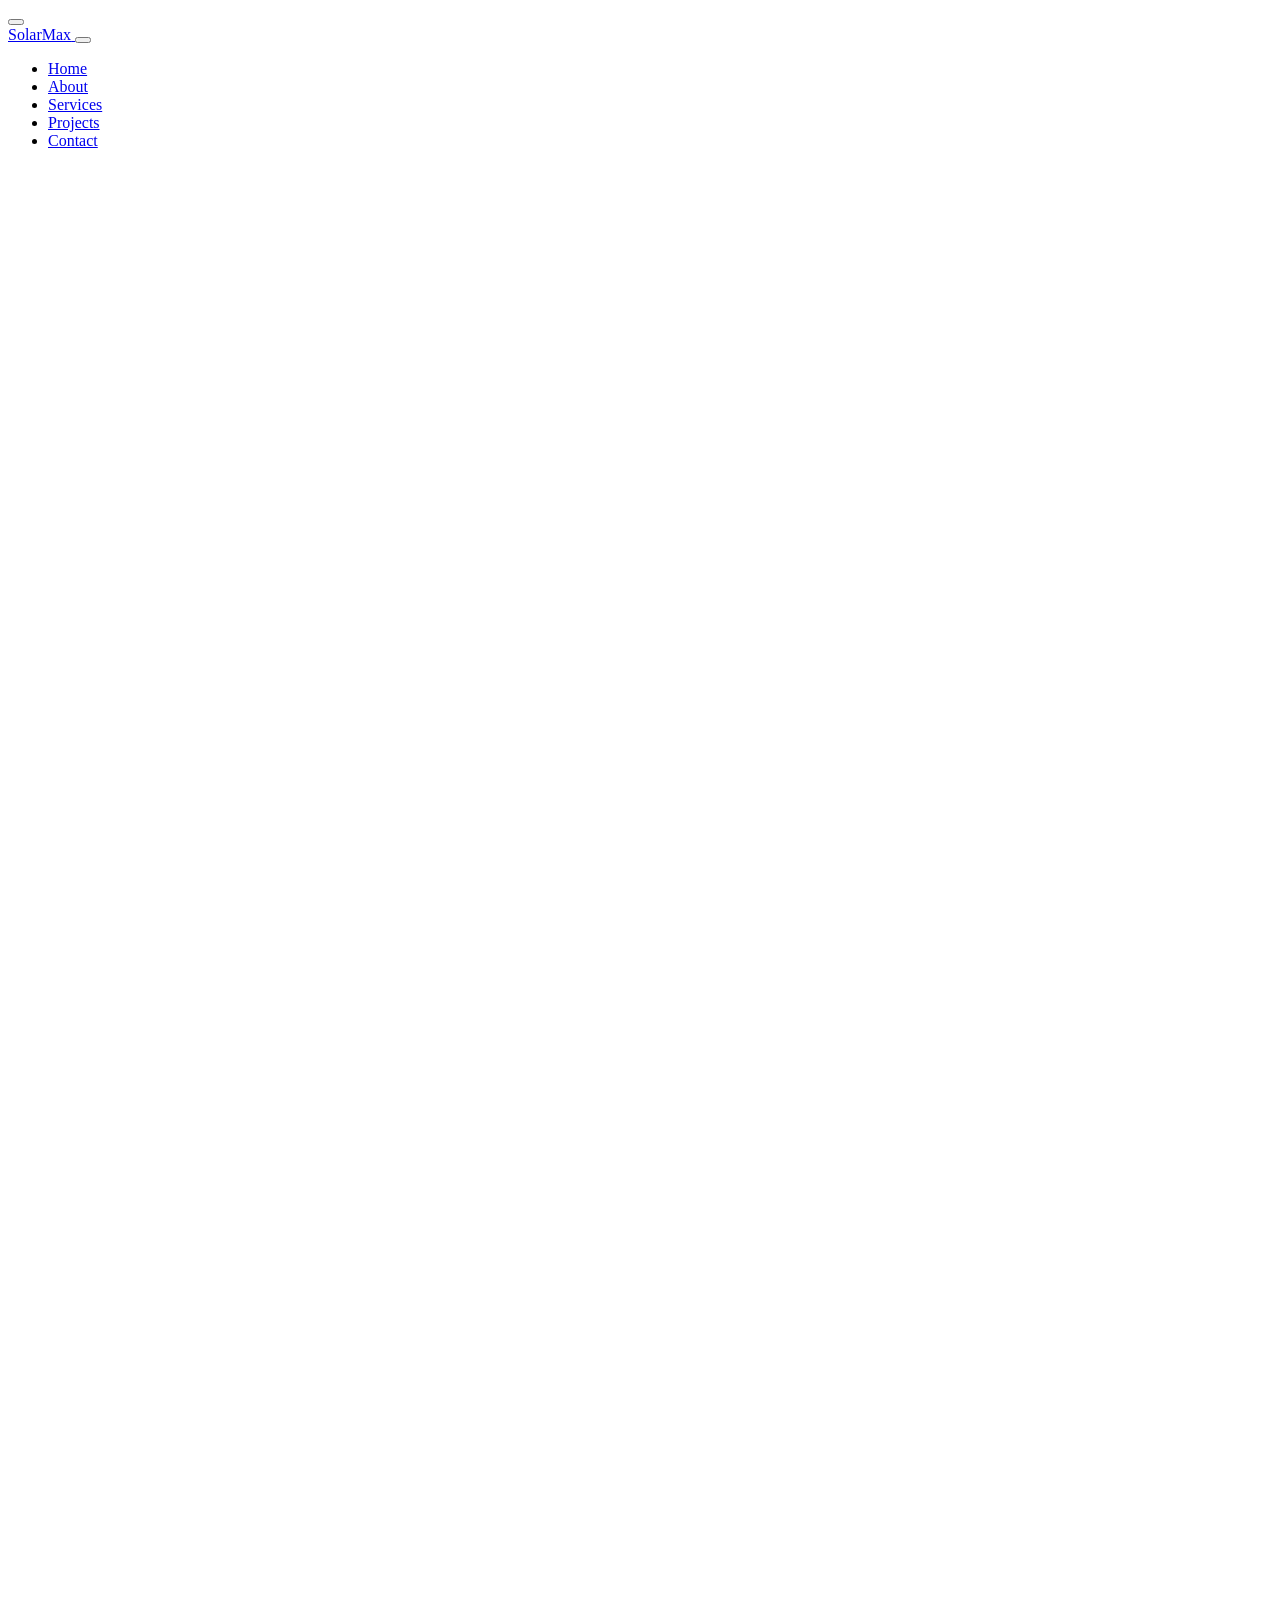
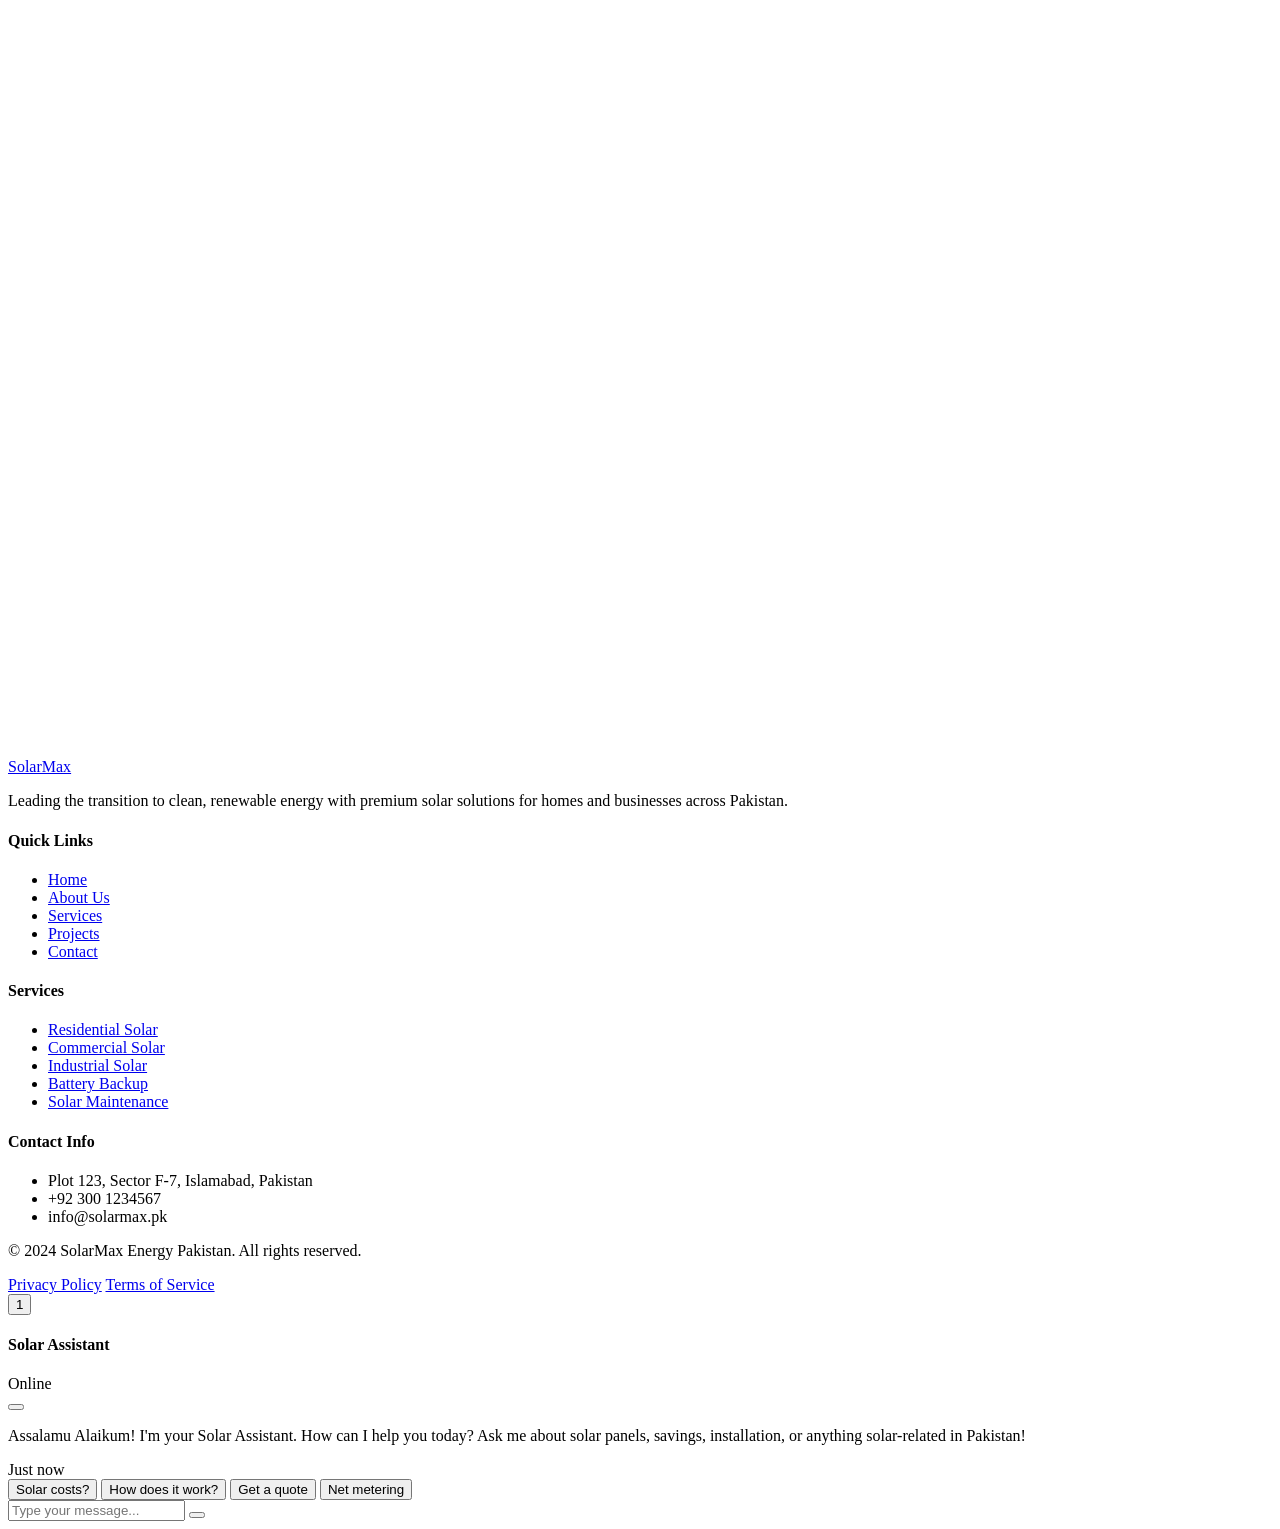
==== about.html @ 7d8d9b7a "Add files via upload" ====
<!DOCTYPE html>
<html lang="en">
<head>
    <meta charset="UTF-8">
    <meta name="viewport" content="width=device-width, initial-scale=1.0">
    <title>About Us | SolarMax Energy Pakistan</title>
    <link rel="preconnect" href="https://fonts.googleapis.com">
    <link rel="preconnect" href="https://fonts.gstatic.com" crossorigin>
    <link href="https://fonts.googleapis.com/css2?family=Inter:wght@300;400;500;600;700;800&family=Playfair+Display:wght@600;700;800&display=swap" rel="stylesheet">
    <link rel="stylesheet" href="https://unpkg.com/aos@next/dist/aos.css" />
    <script src="https://unpkg.com/lucide@latest"></script>
    <link rel="stylesheet" href="css/style.css">
</head>
<body>
    <!-- Dark Mode Toggle -->
    <button class="dark-mode-toggle" id="darkModeToggle" aria-label="Toggle Dark Mode">
        <i data-lucide="moon" class="dark-icon"></i>
        <i data-lucide="sun" class="light-icon"></i>
    </button>

    <!-- WhatsApp Floating Button -->
    <a href="https://wa.me/923001234567" class="whatsapp-float" target="_blank" aria-label="Contact on WhatsApp">
        <i data-lucide="message-circle"></i>
    </a>

    <!-- Navigation -->
    <nav class="navbar" id="navbar">
        <div class="nav-container">
            <a href="index.html" class="logo">
                <i data-lucide="sun"></i>
                <span>SolarMax</span>
            </a>
            <button class="hamburger" id="hamburger" aria-label="Toggle Menu">
                <span></span>
                <span></span>
                <span></span>
            </button>
            <ul class="nav-menu" id="navMenu">
                <li><a href="index.html" class="nav-link">Home</a></li>
                <li><a href="about.html" class="nav-link active">About</a></li>
                <li><a href="services.html" class="nav-link">Services</a></li>
                <li><a href="projects.html" class="nav-link">Projects</a></li>
                <li><a href="contact.html" class="nav-link">Contact</a></li>
            </ul>
        </div>
    </nav>

    <!-- Page Header -->
    <section class="page-header">
        <div class="page-header-bg">
            <div class="page-header-overlay"></div>
        </div>
        <div class="container">
            <div class="page-header-content" data-aos="fade-up">
                <span class="page-tag">About Us</span>
                <h1>Our Story & Mission</h1>
                <p>Dedicated to powering a sustainable future for Pakistan through innovative solar solutions.</p>
            </div>
        </div>
    </section>

    <!-- Company Story -->
    <section class="section company-story">
        <div class="container">
            <div class="story-grid">
                <div class="story-image" data-aos="fade-right">
                    <img src="https://images.unsplash.com/photo-1466611653911-95081537e5b7?w=800&h=600&fit=crop&q=80" alt="SolarMax Team Pakistan">
                    <div class="story-badge">
                        <span>Est. 2009</span>
                    </div>
                </div>
                <div class="story-content" data-aos="fade-left">
                    <span class="section-tag">Our Story</span>
                    <h2>From Vision to Reality</h2>
                    <p>SolarMax Energy was founded in 2009 with a simple yet powerful mission: to make clean, renewable energy accessible to every Pakistani. What started as a small team of passionate engineers in Islamabad has grown into one of Pakistan's leading solar installation companies.</p>
                    <p>Over the past 15 years, we've witnessed Pakistan's energy landscape transform. We've been at the forefront of this transformation, consistently adopting the latest innovations and best practices to deliver exceptional results for our clients across all provinces.</p>
                    <p>Today, with over 2,500 successful installations and a team of 200+ dedicated professionals, SolarMax Energy continues to lead the charge toward energy independence for Pakistan.</p>
                    <div class="story-stats">
                        <div class="story-stat">
                            <span class="story-number" data-count="2500">0</span>
                            <span>Installations</span>
                        </div>
                        <div class="story-stat">
                            <span class="story-number" data-count="200">0</span>
                            <span>Team Members</span>
                        </div>
                        <div class="story-stat">
                            <span class="story-number" data-count="15">0</span>
                            <span>Years Active</span>
                        </div>
                        <div class="story-stat">
                            <span class="story-number" data-count="8">0</span>
                            <span>Provinces Served</span>
                        </div>
                    </div>
                </div>
            </div>
        </div>
    </section>

    <!-- Mission & Vision -->
    <section class="section mission-vision">
        <div class="container">
            <div class="mv-grid">
                <div class="mv-card" data-aos="fade-up" data-aos-delay="0">
                    <div class="mv-icon">
                        <i data-lucide="target"></i>
                    </div>
                    <h3>Our Mission</h3>
                    <p>To accelerate Pakistan's transition to sustainable energy by providing premium solar solutions that are accessible, affordable, and reliable. We strive to empower every home and business to become energy independent while reducing their environmental impact.</p>
                    <ul class="mv-list">
                        <li><i data-lucide="check-circle"></i> Deliver exceptional quality in every installation</li>
                        <li><i data-lucide="check-circle"></i> Provide transparent pricing and honest advice</li>
                        <li><i data-lucide="check-circle"></i> Support clients throughout their solar journey</li>
                        <li><i data-lucide="check-circle"></i> Drive innovation in renewable energy technology</li>
                    </ul>
                </div>
                <div class="mv-card" data-aos="fade-up" data-aos-delay="100">
                    <div class="mv-icon">
                        <i data-lucide="eye"></i>
                    </div>
                    <h3>Our Vision</h3>
                    <p>To be Pakistan's most trusted name in solar energy, recognized for our commitment to excellence, innovation, and customer satisfaction. We envision a Pakistan where clean energy is the standard, not the exception.</p>
                    <ul class="mv-list">
                        <li><i data-lucide="check-circle"></i> Lead Pakistan's shift to renewable energy</li>
                        <li><i data-lucide="check-circle"></i> Make solar accessible to every community</li>
                        <li><i data-lucide="check-circle"></i> Achieve carbon-neutral operations by 2030</li>
                        <li><i data-lucide="check-circle"></i> Inspire the next generation of clean energy leaders</li>
                    </ul>
                </div>
            </div>
        </div>
    </section>

    <!-- Core Values -->
    <section class="section core-values">
        <div class="container">
            <div class="section-header" data-aos="fade-up">
                <span class="section-tag">Our Values</span>
                <h2 class="section-title">What We Stand For</h2>
            </div>
            <div class="values-grid">
                <div class="value-card" data-aos="fade-up" data-aos-delay="0">
                    <div class="value-icon">
                        <i data-lucide="heart"></i>
                    </div>
                    <h4>Integrity</h4>
                    <p>We operate with complete transparency and honesty in every interaction, ensuring our clients can trust us completely.</p>
                </div>
                <div class="value-card" data-aos="fade-up" data-aos-delay="100">
                    <div class="value-icon">
                        <i data-lucide="lightbulb"></i>
                    </div>
                    <h4>Innovation</h4>
                    <p>We constantly explore new technologies and methodologies to deliver the most efficient and effective solar solutions.</p>
                </div>
                <div class="value-card" data-aos="fade-up" data-aos-delay="200">
                    <div class="value-icon">
                        <i data-lucide="users"></i>
                    </div>
                    <h4>Customer First</h4>
                    <p>Every decision we make is guided by what's best for our customers, from initial consultation to ongoing support.</p>
                </div>
                <div class="value-card" data-aos="fade-up" data-aos-delay="300">
                    <div class="value-icon">
                        <i data-lucide="leaf"></i>
                    </div>
                    <h4>Sustainability</h4>
                    <p>Environmental responsibility is at the core of everything we do, driving us to create lasting positive impact for Pakistan.</p>
                </div>
                <div class="value-card" data-aos="fade-up" data-aos-delay="400">
                    <div class="value-icon">
                        <i data-lucide="shield"></i>
                    </div>
                    <h4>Excellence</h4>
                    <p>We never compromise on quality, ensuring every installation meets the highest standards of craftsmanship and safety.</p>
                </div>
                <div class="value-card" data-aos="fade-up" data-aos-delay="500">
                    <div class="value-icon">
                        <i data-lucide="trending-up"></i>
                    </div>
                    <h4>Continuous Growth</h4>
                    <p>We invest in our team's development and embrace challenges as opportunities to learn and improve.</p>
                </div>
            </div>
        </div>
    </section>

    <!-- Team Members -->
    <section class="section team" id="team">
        <div class="container">
            <div class="section-header" data-aos="fade-up">
                <span class="section-tag">Our Team</span>
                <h2 class="section-title">Meet The Experts</h2>
                <p class="section-desc">Our leadership team brings decades of combined experience in solar energy, engineering, and business in Pakistan.</p>
            </div>
            <div class="team-grid">
                <div class="team-card" data-aos="fade-up" data-aos-delay="0">
                    <div class="team-image">
                        <img src="https://images.unsplash.com/photo-1560250097-0b93528c311a?w=400&h=500&fit=crop&q=80" alt="Imran Hussain">
                        <div class="team-social">
                            <a href="#"><i data-lucide="linkedin"></i></a>
                            <a href="#"><i data-lucide="twitter"></i></a>
                        </div>
                    </div>
                    <div class="team-info">
                        <h4>Imran Hussain</h4>
                        <span class="team-role">Founder & CEO</span>
                        <p>20+ years in renewable energy. Former energy sector executive with a passion for sustainable innovation in Pakistan.</p>
                    </div>
                </div>
                <div class="team-card" data-aos="fade-up" data-aos-delay="100">
                    <div class="team-image">
                        <img src="https://images.unsplash.com/photo-1573496359142-b8d87734a5a2?w=400&h=500&fit=crop&q=80" alt="Dr. Sarah Ahmed">
                        <div class="team-social">
                            <a href="#"><i data-lucide="linkedin"></i></a>
                            <a href="#"><i data-lucide="twitter"></i></a>
                        </div>
                    </div>
                    <div class="team-info">
                        <h4>Dr. Sarah Ahmed</h4>
                        <span class="team-role">Chief Technology Officer</span>
                        <p>PhD in Electrical Engineering from NUST. Led the development of our proprietary solar optimization algorithms.</p>
                    </div>
                </div>
                <div class="team-card" data-aos="fade-up" data-aos-delay="200">
                    <div class="team-image">
                        <img src="https://images.unsplash.com/photo-1472099645785-5658abf4ff4e?w=400&h=500&fit=crop&q=80" alt="Ali Raza">
                        <div class="team-social">
                            <a href="#"><i data-lucide="linkedin"></i></a>
                            <a href="#"><i data-lucide="twitter"></i></a>
                        </div>
                    </div>
                    <div class="team-info">
                        <h4>Ali Raza</h4>
                        <span class="team-role">Head of Operations</span>
                        <p>15 years managing large-scale solar installations across Pakistan. Ensures every project is delivered on time.</p>
                    </div>
                </div>
                <div class="team-card" data-aos="fade-up" data-aos-delay="300">
                    <div class="team-image">
                        <img src="https://images.unsplash.com/photo-1580489944761-15a19d654956?w=400&h=500&fit=crop&q=80" alt="Ayesha Khan">
                        <div class="team-social">
                            <a href="#"><i data-lucide="linkedin"></i></a>
                            <a href="#"><i data-lucide="twitter"></i></a>
                        </div>
                    </div>
                    <div class="team-info">
                        <h4>Ayesha Khan</h4>
                        <span class="team-role">Director of Customer Success</span>
                        <p>Dedicated to ensuring every client receives exceptional service from consultation to post-installation support.</p>
                    </div>
                </div>
            </div>
        </div>
    </section>

    <!-- CTA Section -->
    <section class="section cta-section">
        <div class="container">
            <div class="cta-wrapper" data-aos="zoom-in">
                <div class="cta-content">
                    <h2>Join Our Growing Team</h2>
                    <p>Passionate about renewable energy? We're always looking for talented Pakistanis to join our mission.</p>
                    <div class="cta-buttons">
                        <a href="contact.html" class="btn btn-white">
                            <span>Contact Us</span>
                            <i data-lucide="arrow-right"></i>
                        </a>
                    </div>
                </div>
            </div>
        </div>
    </section>

    <!-- Footer -->
    <footer class="footer">
        <div class="container">
            <div class="footer-grid">
                <div class="footer-brand">
                    <a href="index.html" class="footer-logo">
                        <i data-lucide="sun"></i>
                        <span>SolarMax</span>
                    </a>
                    <p>Leading the transition to clean, renewable energy with premium solar solutions for homes and businesses across Pakistan.</p>
                    <div class="footer-social">
                        <a href="#" aria-label="Facebook"><i data-lucide="facebook"></i></a>
                        <a href="#" aria-label="Twitter"><i data-lucide="twitter"></i></a>
                        <a href="#" aria-label="Instagram"><i data-lucide="instagram"></i></a>
                        <a href="#" aria-label="LinkedIn"><i data-lucide="linkedin"></i></a>
                    </div>
                </div>
                <div class="footer-links">
                    <h4>Quick Links</h4>
                    <ul>
                        <li><a href="index.html">Home</a></li>
                        <li><a href="about.html">About Us</a></li>
                        <li><a href="services.html">Services</a></li>
                        <li><a href="projects.html">Projects</a></li>
                        <li><a href="contact.html">Contact</a></li>
                    </ul>
                </div>
                <div class="footer-links">
                    <h4>Services</h4>
                    <ul>
                        <li><a href="services.html">Residential Solar</a></li>
                        <li><a href="services.html">Commercial Solar</a></li>
                        <li><a href="services.html">Industrial Solar</a></li>
                        <li><a href="services.html">Battery Backup</a></li>
                        <li><a href="services.html">Solar Maintenance</a></li>
                    </ul>
                </div>
                <div class="footer-contact">
                    <h4>Contact Info</h4>
                    <ul>
                        <li><i data-lucide="map-pin"></i> Plot 123, Sector F-7, Islamabad, Pakistan</li>
                        <li><i data-lucide="phone"></i> +92 300 1234567</li>
                        <li><i data-lucide="mail"></i> info@solarmax.pk</li>
                    </ul>
                </div>
            </div>
            <div class="footer-bottom">
                <p>&copy; 2024 SolarMax Energy Pakistan. All rights reserved.</p>
                <div class="footer-bottom-links">
                    <a href="#">Privacy Policy</a>
                    <a href="#">Terms of Service</a>
                </div>
            </div>
        </div>
    </footer>

    <!-- Solar Assistant Chatbot -->
    <div class="chatbot-widget" id="chatbotWidget">
        <button class="chatbot-toggle" id="chatbotToggle" aria-label="Open Chat">
            <i data-lucide="message-circle"></i>
            <span class="chatbot-notification">1</span>
        </button>
        <div class="chatbot-panel" id="chatbotPanel">
            <div class="chatbot-header">
                <div class="chatbot-avatar">
                    <i data-lucide="bot"></i>
                </div>
                <div class="chatbot-info">
                    <h4>Solar Assistant</h4>
                    <span class="chatbot-status">
                        <span class="status-dot"></span> Online
                    </span>
                </div>
                <button class="chatbot-close" id="chatbotClose" aria-label="Close Chat">
                    <i data-lucide="x"></i>
                </button>
            </div>
            <div class="chatbot-messages" id="chatbotMessages">
                <div class="message bot">
                    <div class="message-content">
                        <p>Assalamu Alaikum! I'm your Solar Assistant. How can I help you today? Ask me about solar panels, savings, installation, or anything solar-related in Pakistan!</p>
                    </div>
                    <span class="message-time">Just now</span>
                </div>
            </div>
            <div class="chatbot-suggestions" id="chatbotSuggestions">
                <button class="suggestion-chip">Solar costs?</button>
                <button class="suggestion-chip">How does it work?</button>
                <button class="suggestion-chip">Get a quote</button>
                <button class="suggestion-chip">Net metering</button>
            </div>
            <div class="chatbot-input">
                <input type="text" id="chatbotInput" placeholder="Type your message..." autocomplete="off">
                <button id="chatbotSend" aria-label="Send Message">
                    <i data-lucide="send"></i>
                </button>
            </div>
        </div>
    </div>

    <script src="https://unpkg.com/aos@next/dist/aos.js"></script>
    <script src="https://cdnjs.cloudflare.com/ajax/libs/gsap/3.12.2/gsap.min.js"></script>
    <script src="https://cdnjs.cloudflare.com/ajax/libs/gsap/3.12.2/ScrollTrigger.min.js"></script>
    <script src="js/script.js"></script>
</body>
</html>
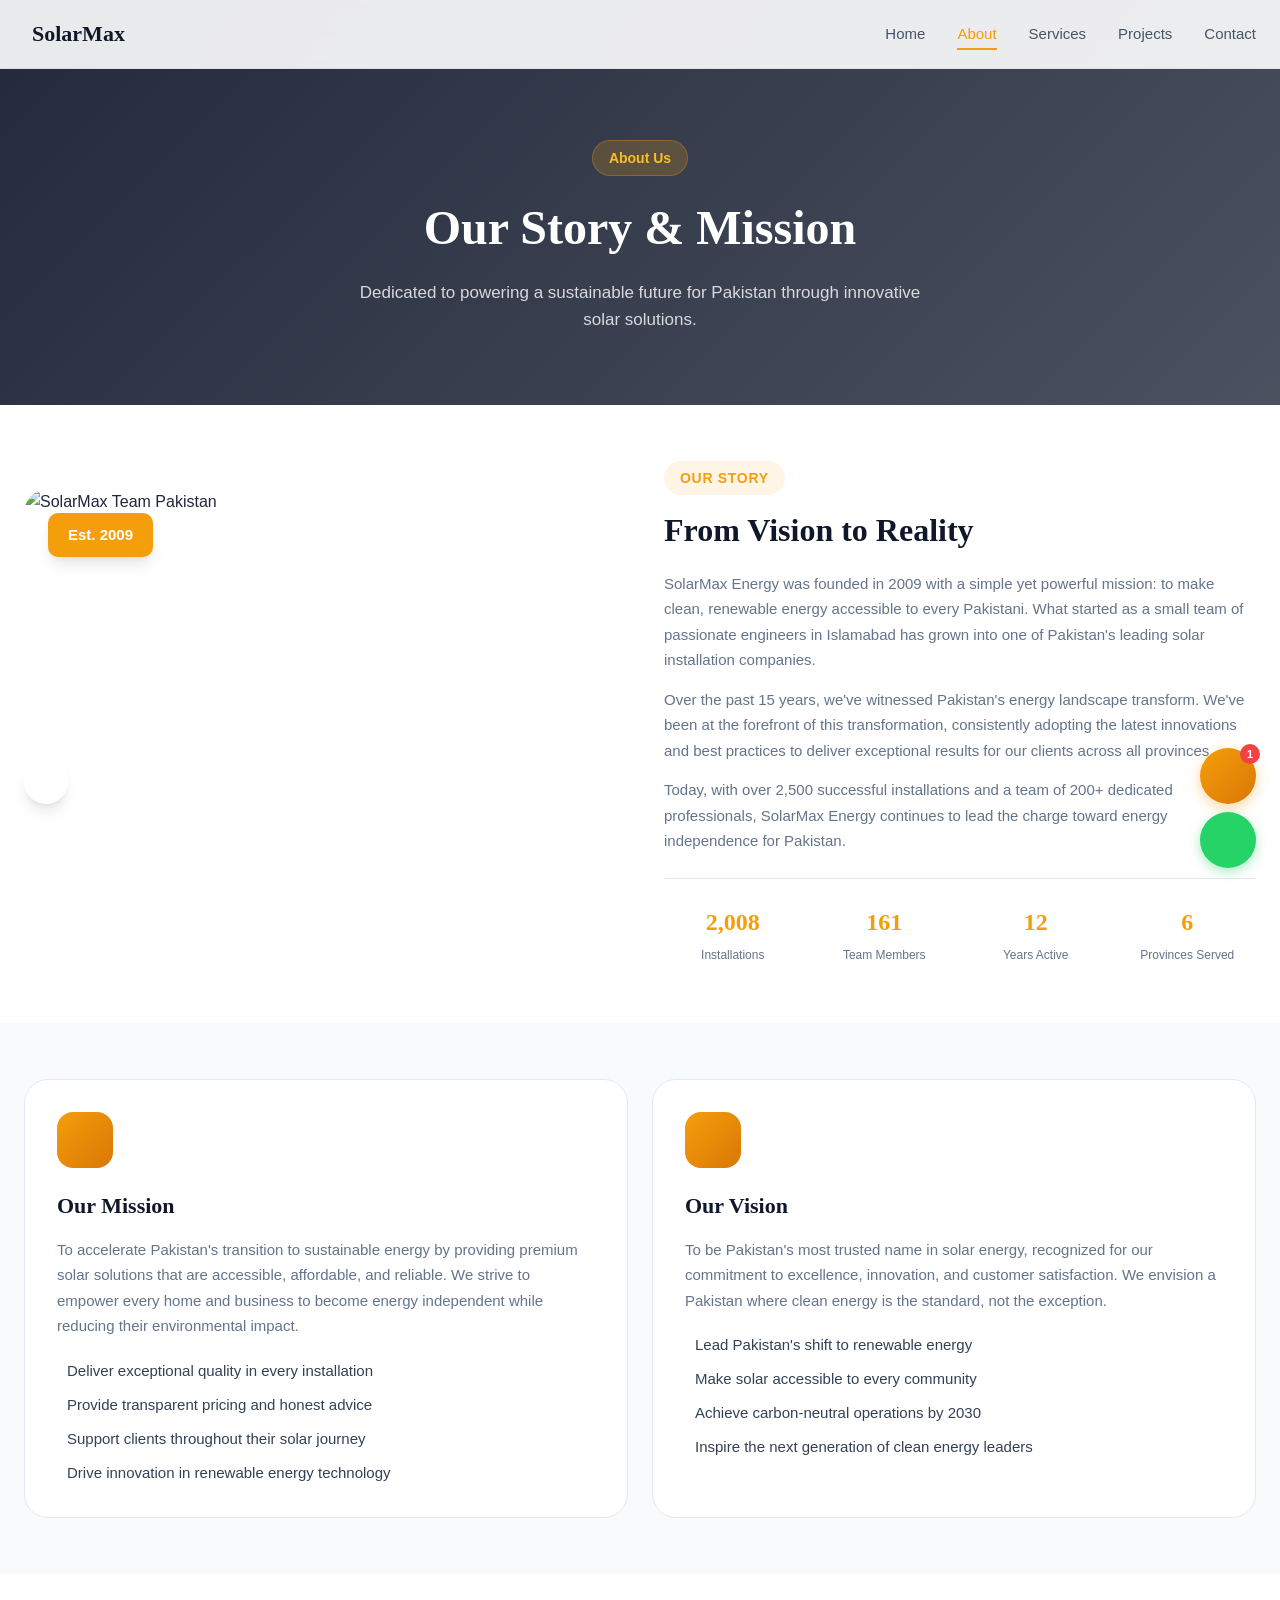
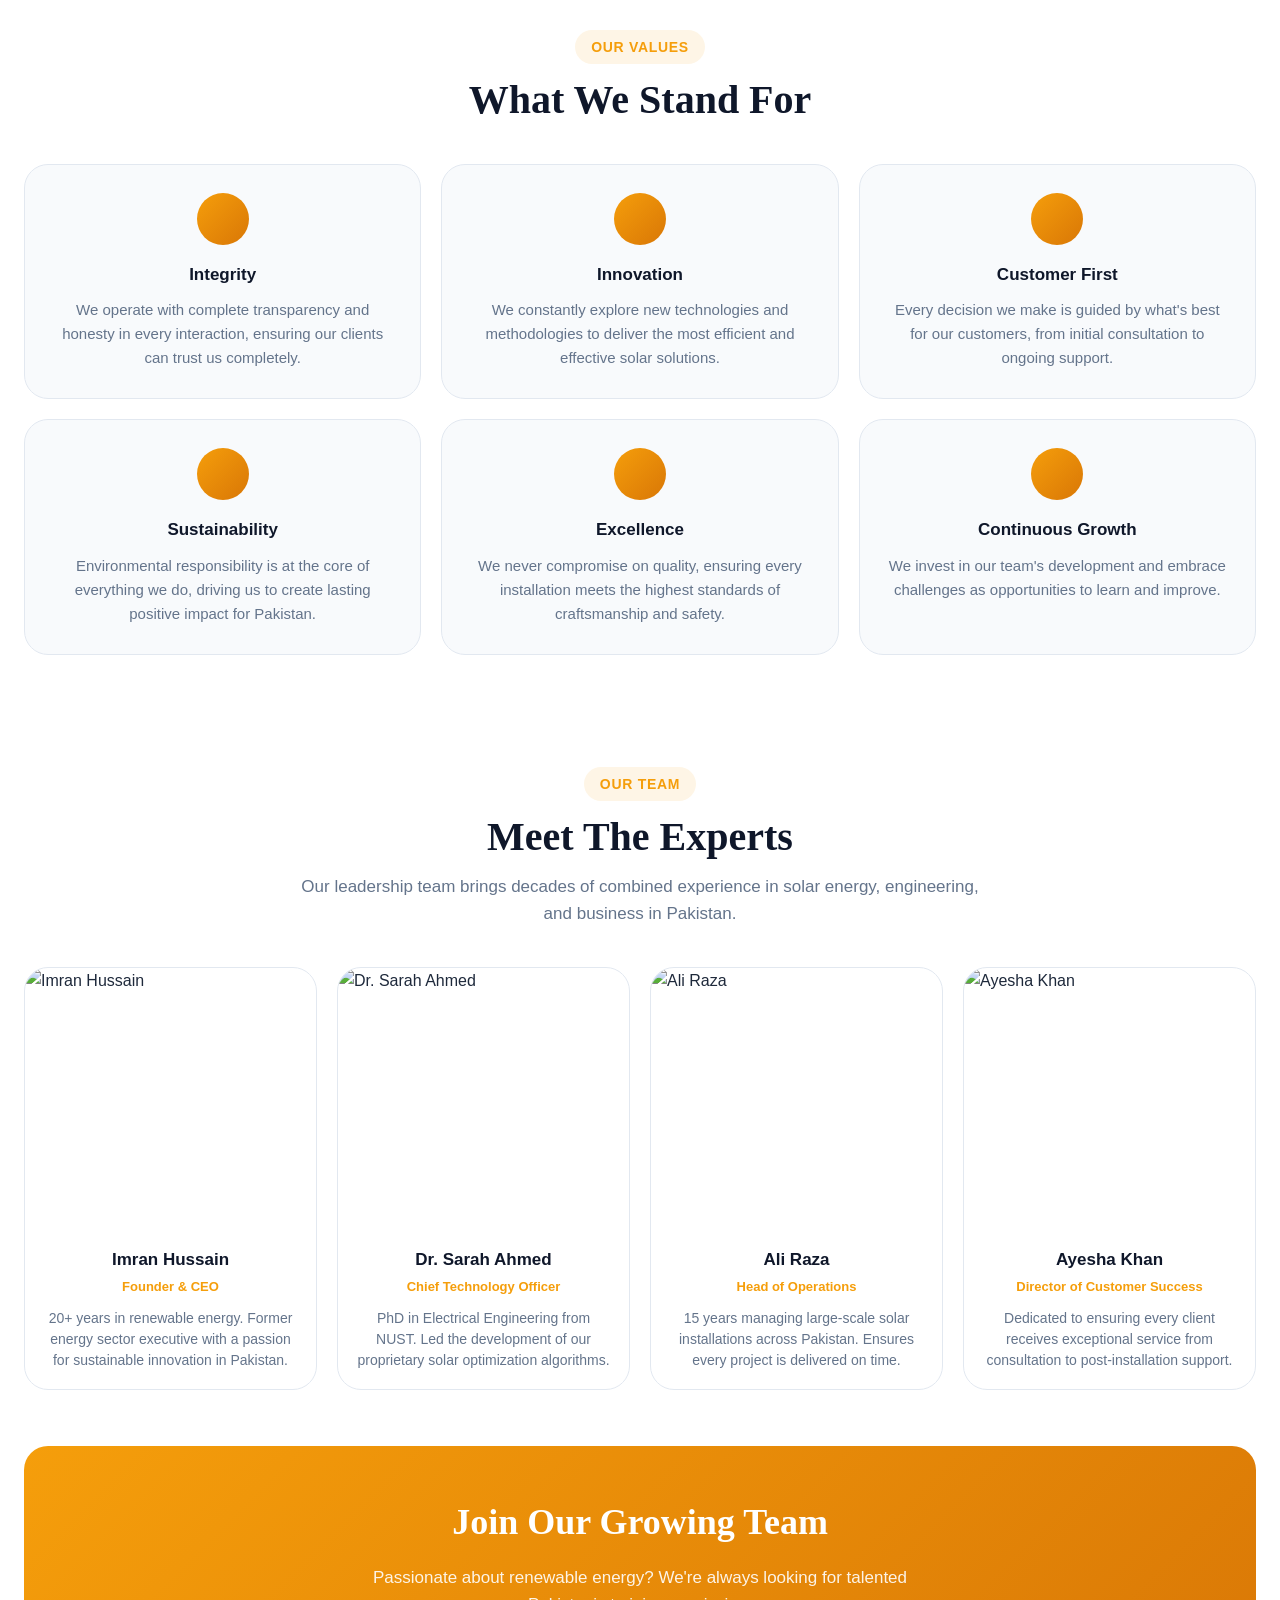
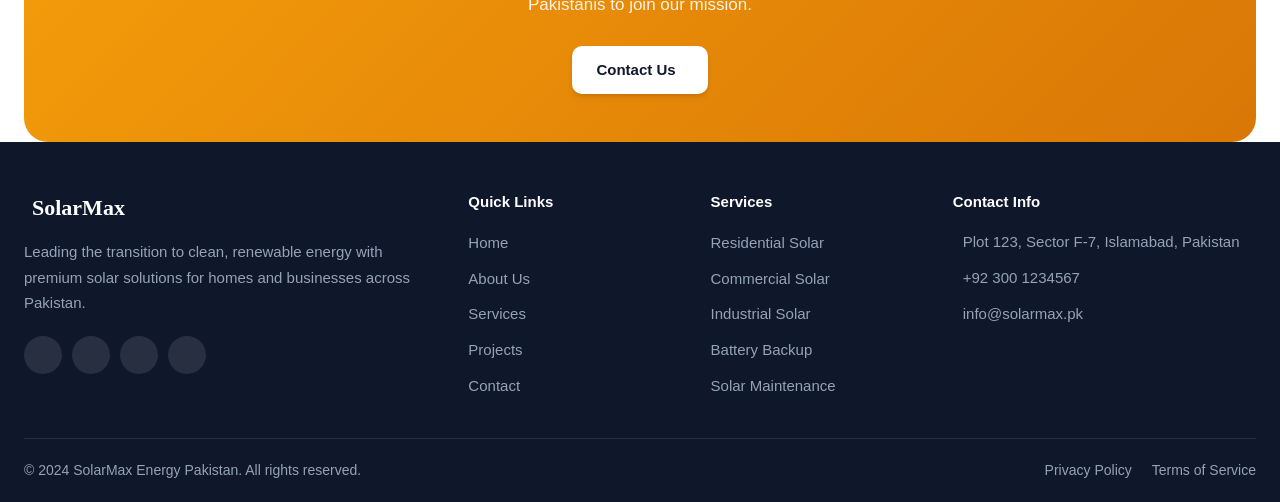
==== commit 0fbd1b72: "Update print statement from 'Hello' to 'Goodbye'" ====
--- a/about.html
+++ b/about.html
@@ -9,7 +9,7 @@
     <link href="https://fonts.googleapis.com/css2?family=Inter:wght@300;400;500;600;700;800&family=Playfair+Display:wght@600;700;800&display=swap" rel="stylesheet">
     <link rel="stylesheet" href="https://unpkg.com/aos@next/dist/aos.css" />
     <script src="https://unpkg.com/lucide@latest"></script>
-    <link rel="stylesheet" href="css/style.css">
+    <link rel="stylesheet" href="style.css">
 </head>
 <body>
     <!-- Dark Mode Toggle -->
@@ -376,6 +376,6 @@
     <script src="https://unpkg.com/aos@next/dist/aos.js"></script>
     <script src="https://cdnjs.cloudflare.com/ajax/libs/gsap/3.12.2/gsap.min.js"></script>
     <script src="https://cdnjs.cloudflare.com/ajax/libs/gsap/3.12.2/ScrollTrigger.min.js"></script>
-    <script src="js/script.js"></script>
+    <script src="script.js"></script>
 </body>
-</html>+</html>
--- a/style.css
+++ b/style.css
@@ -0,0 +1,3060 @@
+/* ============================================
+   SolarMax Energy Pakistan - Premium Solar Website
+   CSS Stylesheet - Fixed & Optimized
+   ============================================ */
+
+/* CSS Variables */
+:root {
+    --primary: #f59e0b;
+    --primary-dark: #d97706;
+    --primary-light: #fbbf24;
+    --secondary: #0f172a;
+    --accent: #10b981;
+    --accent-dark: #059669;
+    --white: #ffffff;
+    --gray-50: #f8fafc;
+    --gray-100: #f1f5f9;
+    --gray-200: #e2e8f0;
+    --gray-300: #cbd5e1;
+    --gray-400: #94a3b8;
+    --gray-500: #64748b;
+    --gray-600: #475569;
+    --gray-700: #334155;
+    --gray-800: #1e293b;
+    --gray-900: #0f172a;
+    --danger: #ef4444;
+    --success: #22c55e;
+    --warning: #f59e0b;
+    
+    --font-primary: 'Inter', -apple-system, BlinkMacSystemFont, sans-serif;
+    --font-display: 'Playfair Display', Georgia, serif;
+    
+    --shadow-sm: 0 1px 2px rgba(0,0,0,0.05);
+    --shadow-md: 0 4px 6px -1px rgba(0,0,0,0.1), 0 2px 4px -1px rgba(0,0,0,0.06);
+    --shadow-lg: 0 10px 15px -3px rgba(0,0,0,0.1), 0 4px 6px -2px rgba(0,0,0,0.05);
+    --shadow-xl: 0 20px 25px -5px rgba(0,0,0,0.1), 0 10px 10px -5px rgba(0,0,0,0.04);
+    --shadow-2xl: 0 25px 50px -12px rgba(0,0,0,0.25);
+    
+    --radius-sm: 6px;
+    --radius-md: 10px;
+    --radius-lg: 16px;
+    --radius-xl: 24px;
+    --radius-full: 9999px;
+    
+    --transition-fast: 0.15s ease;
+    --transition-base: 0.3s ease;
+    --transition-slow: 0.5s ease;
+    
+    --container-max: 1280px;
+    --container-padding: 1.5rem;
+}
+
+/* Dark Mode Variables */
+[data-theme="dark"] {
+    --secondary: #f8fafc;
+    --gray-50: #0f172a;
+    --gray-100: #1e293b;
+    --gray-200: #334155;
+    --gray-300: #475569;
+    --gray-400: #64748b;
+    --gray-500: #94a3b8;
+    --gray-600: #cbd5e1;
+    --gray-700: #e2e8f0;
+    --gray-800: #f1f5f9;
+    --gray-900: #f8fafc;
+    --white: #0f172a;
+}
+
+/* Reset & Base */
+*, *::before, *::after {
+    margin: 0;
+    padding: 0;
+    box-sizing: border-box;
+}
+
+html {
+    scroll-behavior: smooth;
+    font-size: 16px;
+}
+
+body {
+    font-family: var(--font-primary);
+    color: var(--gray-800);
+    background-color: var(--white);
+    line-height: 1.6;
+    overflow-x: hidden;
+    transition: background-color var(--transition-base), color var(--transition-base);
+}
+
+img {
+    max-width: 100%;
+    height: auto;
+    display: block;
+}
+
+a {
+    text-decoration: none;
+    color: inherit;
+    transition: color var(--transition-fast);
+}
+
+ul {
+    list-style: none;
+}
+
+button {
+    cursor: pointer;
+    border: none;
+    background: none;
+    font-family: inherit;
+}
+
+input, textarea, select {
+    font-family: inherit;
+    font-size: inherit;
+}
+
+/* Container */
+.container {
+    max-width: var(--container-max);
+    margin: 0 auto;
+    padding: 0 var(--container-padding);
+}
+
+/* Section Base - FIXED: Reduced excessive spacing */
+.section {
+    padding: 3.5rem 0;
+}
+
+.section-header {
+    text-align: center;
+    max-width: 700px;
+    margin: 0 auto 2.5rem;
+}
+
+.section-tag {
+    display: inline-block;
+    padding: 0.375rem 1rem;
+    background: rgba(245, 158, 11, 0.1);
+    color: var(--primary);
+    font-size: 0.875rem;
+    font-weight: 600;
+    text-transform: uppercase;
+    letter-spacing: 0.05em;
+    border-radius: var(--radius-full);
+    margin-bottom: 0.75rem;
+}
+
+.section-title {
+    font-family: var(--font-display);
+    font-size: clamp(1.75rem, 4vw, 2.5rem);
+    font-weight: 700;
+    color: var(--gray-900);
+    line-height: 1.2;
+    margin-bottom: 0.75rem;
+}
+
+.section-desc {
+    color: var(--gray-500);
+    font-size: 1.0625rem;
+}
+
+/* Gradient Text */
+.gradient-text {
+    background: linear-gradient(135deg, var(--primary) 0%, var(--accent) 100%);
+    -webkit-background-clip: text;
+    -webkit-text-fill-color: transparent;
+    background-clip: text;
+}
+
+/* Buttons */
+.btn {
+    display: inline-flex;
+    align-items: center;
+    justify-content: center;
+    gap: 0.5rem;
+    padding: 0.75rem 1.5rem;
+    font-size: 0.9375rem;
+    font-weight: 600;
+    border-radius: var(--radius-md);
+    transition: all var(--transition-base);
+    white-space: nowrap;
+}
+
+.btn-primary {
+    background: linear-gradient(135deg, var(--primary) 0%, var(--primary-dark) 100%);
+    color: var(--white);
+    box-shadow: 0 4px 14px rgba(245, 158, 11, 0.35);
+}
+
+.btn-primary:hover {
+    transform: translateY(-2px);
+    box-shadow: 0 6px 20px rgba(245, 158, 11, 0.45);
+}
+
+.btn-outline {
+    border: 2px solid var(--gray-300);
+    color: var(--gray-700);
+    background: transparent;
+}
+
+.btn-outline:hover {
+    border-color: var(--primary);
+    color: var(--primary);
+    background: rgba(245, 158, 11, 0.05);
+}
+
+.btn-white {
+    background: var(--white);
+    color: var(--gray-900);
+    box-shadow: var(--shadow-md);
+}
+
+.btn-white:hover {
+    transform: translateY(-2px);
+    box-shadow: var(--shadow-lg);
+}
+
+.btn-outline-white {
+    border: 2px solid rgba(255,255,255,0.3);
+    color: var(--white);
+}
+
+.btn-outline-white:hover {
+    background: rgba(255,255,255,0.1);
+    border-color: var(--white);
+}
+
+.btn-full {
+    width: 100%;
+}
+
+.btn-whatsapp {
+    background: #25d366;
+    color: var(--white);
+    font-size: 1.125rem;
+    padding: 1rem 2rem;
+}
+
+.btn-whatsapp:hover {
+    background: #128c7e;
+    transform: translateY(-2px);
+}
+
+/* Dark Mode Toggle - FIXED: Repositioned to avoid overlap */
+.dark-mode-toggle {
+    position: fixed;
+    bottom: 6rem;
+    left: 1.5rem;
+    z-index: 1001;
+    width: 44px;
+    height: 44px;
+    border-radius: var(--radius-full);
+    background: var(--white);
+    color: var(--gray-700);
+    box-shadow: var(--shadow-lg);
+    display: flex;
+    align-items: center;
+    justify-content: center;
+    transition: all var(--transition-base);
+}
+
+.dark-mode-toggle:hover {
+    transform: scale(1.1);
+}
+
+.dark-mode-toggle .light-icon {
+    display: none;
+}
+
+[data-theme="dark"] .dark-mode-toggle .dark-icon {
+    display: none;
+}
+
+[data-theme="dark"] .dark-mode-toggle .light-icon {
+    display: block;
+}
+
+/* WhatsApp Float */
+.whatsapp-float {
+    position: fixed;
+    bottom: 2rem;
+    right: 1.5rem;
+    z-index: 1000;
+    width: 56px;
+    height: 56px;
+    border-radius: var(--radius-full);
+    background: #25d366;
+    color: var(--white);
+    display: flex;
+    align-items: center;
+    justify-content: center;
+    box-shadow: 0 4px 12px rgba(37, 211, 102, 0.4);
+    transition: all var(--transition-base);
+    animation: whatsappPulse 2s infinite;
+}
+
+.whatsapp-float:hover {
+    transform: scale(1.1) translateY(-2px);
+    box-shadow: 0 6px 20px rgba(37, 211, 102, 0.5);
+}
+
+.whatsapp-float svg {
+    width: 28px;
+    height: 28px;
+}
+
+@keyframes whatsappPulse {
+    0%, 100% { box-shadow: 0 4px 12px rgba(37, 211, 102, 0.4); }
+    50% { box-shadow: 0 4px 20px rgba(37, 211, 102, 0.6); }
+}
+
+/* Navigation */
+.navbar {
+    position: fixed;
+    top: 0;
+    left: 0;
+    right: 0;
+    z-index: 999;
+    background: rgba(255, 255, 255, 0.9);
+    backdrop-filter: blur(20px);
+    -webkit-backdrop-filter: blur(20px);
+    border-bottom: 1px solid rgba(0,0,0,0.05);
+    transition: all var(--transition-base);
+}
+
+[data-theme="dark"] .navbar {
+    background: rgba(15, 23, 42, 0.9);
+    border-bottom-color: rgba(255,255,255,0.05);
+}
+
+.navbar.scrolled {
+    box-shadow: var(--shadow-md);
+}
+
+.nav-container {
+    max-width: var(--container-max);
+    margin: 0 auto;
+    padding: 0 var(--container-padding);
+    display: flex;
+    align-items: center;
+    justify-content: space-between;
+    height: 68px;
+}
+
+.logo {
+    display: flex;
+    align-items: center;
+    gap: 0.5rem;
+    font-family: var(--font-display);
+    font-size: 1.375rem;
+    font-weight: 700;
+    color: var(--gray-900);
+}
+
+.logo svg {
+    width: 28px;
+    height: 28px;
+    color: var(--primary);
+}
+
+.nav-menu {
+    display: flex;
+    align-items: center;
+    gap: 2rem;
+}
+
+.nav-link {
+    font-size: 0.9375rem;
+    font-weight: 500;
+    color: var(--gray-600);
+    position: relative;
+    padding: 0.5rem 0;
+}
+
+.nav-link::after {
+    content: '';
+    position: absolute;
+    bottom: 0;
+    left: 0;
+    width: 0;
+    height: 2px;
+    background: var(--primary);
+    transition: width var(--transition-base);
+}
+
+.nav-link:hover,
+.nav-link.active {
+    color: var(--primary);
+}
+
+.nav-link:hover::after,
+.nav-link.active::after {
+    width: 100%;
+}
+
+/* Hamburger - FIXED: Improved visibility */
+.hamburger {
+    display: none;
+    flex-direction: column;
+    gap: 5px;
+    padding: 0.5rem;
+    z-index: 1002;
+    background: transparent;
+    border: none;
+    cursor: pointer;
+}
+
+.hamburger span {
+    display: block;
+    width: 24px;
+    height: 2.5px;
+    background: var(--gray-800);
+    transition: all var(--transition-base);
+    border-radius: 2px;
+}
+
+.hamburger.active span:nth-child(1) {
+    transform: rotate(45deg) translate(5px, 5px);
+}
+
+.hamburger.active span:nth-child(2) {
+    opacity: 0;
+}
+
+.hamburger.active span:nth-child(3) {
+    transform: rotate(-45deg) translate(5px, -5px);
+}
+
+/* Hero Section */
+.hero {
+    position: relative;
+    min-height: 100vh;
+    display: flex;
+    align-items: center;
+    justify-content: center;
+    overflow: hidden;
+    padding-top: 68px;
+}
+
+.hero-bg {
+    position: absolute;
+    inset: 0;
+    background: url('https://images.unsplash.com/photo-1509391366360-2e959784a276?w=1920&h=1080&fit=crop&q=80') center/cover no-repeat;
+}
+
+.hero-overlay {
+    position: absolute;
+    inset: 0;
+    background: linear-gradient(135deg, rgba(15, 23, 42, 0.88) 0%, rgba(15, 23, 42, 0.65) 100%);
+}
+
+.hero-content {
+    position: relative;
+    z-index: 1;
+    text-align: center;
+    max-width: 850px;
+    padding: 0 var(--container-padding);
+    color: var(--white);
+}
+
+.hero-badge {
+    display: inline-flex;
+    align-items: center;
+    gap: 0.5rem;
+    padding: 0.5rem 1.25rem;
+    background: rgba(245, 158, 11, 0.2);
+    border: 1px solid rgba(245, 158, 11, 0.3);
+    border-radius: var(--radius-full);
+    font-size: 0.875rem;
+    font-weight: 600;
+    margin-bottom: 1.25rem;
+    color: var(--primary-light);
+}
+
+.hero-badge svg {
+    width: 16px;
+    height: 16px;
+}
+
+.hero-title {
+    font-family: var(--font-display);
+    font-size: clamp(2rem, 5vw, 3.75rem);
+    font-weight: 800;
+    line-height: 1.1;
+    margin-bottom: 1.25rem;
+    color: var(--white);
+}
+
+.hero-subtitle {
+    font-size: clamp(1rem, 2vw, 1.125rem);
+    color: rgba(255,255,255,0.85);
+    max-width: 580px;
+    margin: 0 auto 1.75rem;
+    line-height: 1.7;
+}
+
+.hero-buttons {
+    display: flex;
+    gap: 1rem;
+    justify-content: center;
+    flex-wrap: wrap;
+    margin-bottom: 3rem;
+}
+
+.hero-stats {
+    display: grid;
+    grid-template-columns: repeat(4, 1fr);
+    gap: 1.5rem;
+    padding-top: 1.5rem;
+    border-top: 1px solid rgba(255,255,255,0.1);
+}
+
+.stat-item {
+    text-align: center;
+}
+
+.stat-number {
+    font-family: var(--font-display);
+    font-size: clamp(1.5rem, 3vw, 2.25rem);
+    font-weight: 700;
+    color: var(--primary);
+}
+
+.stat-suffix {
+    font-family: var(--font-display);
+    font-size: clamp(1.5rem, 3vw, 2.25rem);
+    font-weight: 700;
+    color: var(--primary);
+}
+
+.stat-label {
+    display: block;
+    font-size: 0.8125rem;
+    color: rgba(255,255,255,0.7);
+    margin-top: 0.25rem;
+}
+
+/* Scroll Indicator */
+.scroll-indicator {
+    position: absolute;
+    bottom: 1.5rem;
+    left: 50%;
+    transform: translateX(-50%);
+}
+
+.scroll-mouse {
+    width: 22px;
+    height: 36px;
+    border: 2px solid rgba(255,255,255,0.4);
+    border-radius: 12px;
+    position: relative;
+}
+
+.scroll-wheel {
+    width: 3px;
+    height: 7px;
+    background: var(--primary);
+    border-radius: 2px;
+    position: absolute;
+    top: 7px;
+    left: 50%;
+    transform: translateX(-50%);
+    animation: scrollWheel 1.5s infinite;
+}
+
+@keyframes scrollWheel {
+    0% { opacity: 1; top: 7px; }
+    100% { opacity: 0; top: 20px; }
+}
+
+/* About Preview */
+.about-grid {
+    display: grid;
+    grid-template-columns: 1fr 1fr;
+    gap: 3rem;
+    align-items: center;
+}
+
+.about-img-wrapper {
+    position: relative;
+    border-radius: var(--radius-xl);
+    overflow: hidden;
+}
+
+.about-img-wrapper img {
+    width: 100%;
+    height: 450px;
+    object-fit: cover;
+}
+
+.about-experience {
+    position: absolute;
+    bottom: -16px;
+    right: -16px;
+    background: linear-gradient(135deg, var(--primary) 0%, var(--primary-dark) 100%);
+    color: var(--white);
+    padding: 1.25rem 1.75rem;
+    border-radius: var(--radius-lg);
+    text-align: center;
+    box-shadow: var(--shadow-xl);
+}
+
+.exp-number {
+    display: block;
+    font-family: var(--font-display);
+    font-size: 2.25rem;
+    font-weight: 800;
+    line-height: 1;
+}
+
+.exp-text {
+    font-size: 0.8125rem;
+    font-weight: 500;
+}
+
+.about-content h3 {
+    font-family: var(--font-display);
+    font-size: 1.75rem;
+    color: var(--gray-900);
+    margin-bottom: 0.75rem;
+}
+
+.about-content p {
+    color: var(--gray-500);
+    margin-bottom: 0.875rem;
+    line-height: 1.7;
+    font-size: 0.9375rem;
+}
+
+.about-features {
+    display: grid;
+    grid-template-columns: 1fr 1fr;
+    gap: 0.875rem;
+    margin: 1.25rem 0 1.75rem;
+}
+
+.feature-item {
+    display: flex;
+    align-items: center;
+    gap: 0.625rem;
+    font-size: 0.9375rem;
+    font-weight: 500;
+    color: var(--gray-700);
+}
+
+.feature-item svg {
+    width: 18px;
+    height: 18px;
+    color: var(--accent);
+    flex-shrink: 0;
+}
+
+/* Services Overview */
+.services-grid {
+    display: grid;
+    grid-template-columns: repeat(3, 1fr);
+    gap: 1.25rem;
+}
+
+.service-card {
+    background: var(--gray-50);
+    border: 1px solid var(--gray-200);
+    border-radius: var(--radius-xl);
+    padding: 1.75rem;
+    transition: all var(--transition-base);
+}
+
+.service-card:hover {
+    transform: translateY(-4px);
+    box-shadow: var(--shadow-xl);
+    border-color: var(--primary);
+}
+
+.service-icon {
+    width: 52px;
+    height: 52px;
+    border-radius: var(--radius-lg);
+    background: linear-gradient(135deg, var(--primary) 0%, var(--primary-dark) 100%);
+    display: flex;
+    align-items: center;
+    justify-content: center;
+    margin-bottom: 1rem;
+}
+
+.service-icon svg {
+    width: 26px;
+    height: 26px;
+    color: var(--white);
+}
+
+.service-card h3 {
+    font-size: 1.125rem;
+    font-weight: 700;
+    color: var(--gray-900);
+    margin-bottom: 0.625rem;
+}
+
+.service-card p {
+    color: var(--gray-500);
+    font-size: 0.9375rem;
+    margin-bottom: 1rem;
+    line-height: 1.6;
+}
+
+.service-link {
+    display: inline-flex;
+    align-items: center;
+    gap: 0.5rem;
+    color: var(--primary);
+    font-weight: 600;
+    font-size: 0.9375rem;
+}
+
+.service-link svg {
+    width: 16px;
+    height: 16px;
+    transition: transform var(--transition-base);
+}
+
+.service-link:hover svg {
+    transform: translateX(4px);
+}
+
+/* Calculator Section */
+.calculator-section {
+    background: linear-gradient(135deg, var(--gray-900) 0%, #1e293b 100%);
+    color: var(--white);
+}
+
+.calculator-header .section-tag {
+    background: rgba(245, 158, 11, 0.2);
+    color: var(--primary-light);
+}
+
+.calculator-header .section-title,
+.calculator-header .section-desc {
+    color: var(--white);
+}
+
+.calculator-grid {
+    display: grid;
+    grid-template-columns: 1fr 1fr;
+    gap: 2.5rem;
+    max-width: 1000px;
+    margin: 0 auto;
+}
+
+.calculator-form {
+    background: rgba(255,255,255,0.05);
+    border: 1px solid rgba(255,255,255,0.1);
+    border-radius: var(--radius-xl);
+    padding: 1.75rem;
+}
+
+.form-group {
+    margin-bottom: 1rem;
+}
+
+.form-group label {
+    display: block;
+    font-size: 0.875rem;
+    font-weight: 500;
+    margin-bottom: 0.375rem;
+    color: rgba(255,255,255,0.9);
+}
+
+.input-wrapper {
+    position: relative;
+}
+
+.input-wrapper svg,
+.input-wrapper .currency-symbol {
+    position: absolute;
+    left: 1rem;
+    top: 50%;
+    transform: translateY(-50%);
+    width: 18px;
+    height: 18px;
+    color: var(--gray-400);
+    pointer-events: none;
+    font-size: 1rem;
+    font-weight: 600;
+}
+
+.input-wrapper input,
+.input-wrapper select {
+    width: 100%;
+    padding: 0.75rem 1rem 0.75rem 2.5rem;
+    background: rgba(255,255,255,0.08);
+    border: 1px solid rgba(255,255,255,0.15);
+    border-radius: var(--radius-md);
+    color: var(--white);
+    font-size: 0.9375rem;
+    transition: all var(--transition-base);
+}
+
+.input-wrapper input:focus,
+.input-wrapper select:focus {
+    outline: none;
+    border-color: var(--primary);
+    background: rgba(255,255,255,0.12);
+}
+
+.input-wrapper input::placeholder {
+    color: var(--gray-500);
+}
+
+.input-wrapper select option {
+    background: var(--gray-800);
+    color: var(--white);
+}
+
+.calculator-results {
+    background: rgba(255,255,255,0.05);
+    border: 1px solid rgba(255,255,255,0.1);
+    border-radius: var(--radius-xl);
+    padding: 1.75rem;
+    display: flex;
+    flex-direction: column;
+    justify-content: center;
+}
+
+.results-placeholder {
+    text-align: center;
+    color: var(--gray-400);
+}
+
+.results-placeholder svg {
+    width: 44px;
+    height: 44px;
+    margin: 0 auto 0.875rem;
+    color: var(--primary);
+    opacity: 0.5;
+}
+
+.results-content h3 {
+    font-family: var(--font-display);
+    font-size: 1.375rem;
+    margin-bottom: 1.25rem;
+    text-align: center;
+}
+
+.result-cards {
+    display: grid;
+    grid-template-columns: 1fr 1fr;
+    gap: 0.875rem;
+    margin-bottom: 1.25rem;
+}
+
+.result-card {
+    background: rgba(255,255,255,0.05);
+    border: 1px solid rgba(255,255,255,0.1);
+    border-radius: var(--radius-lg);
+    padding: 1rem;
+    text-align: center;
+    transition: all var(--transition-base);
+}
+
+.result-card.highlight {
+    background: linear-gradient(135deg, rgba(245, 158, 11, 0.2) 0%, rgba(245, 158, 11, 0.1) 100%);
+    border-color: var(--primary);
+}
+
+.result-icon {
+    width: 36px;
+    height: 36px;
+    border-radius: var(--radius-md);
+    background: rgba(245, 158, 11, 0.15);
+    display: flex;
+    align-items: center;
+    justify-content: center;
+    margin: 0 auto 0.625rem;
+}
+
+.result-icon svg {
+    width: 18px;
+    height: 18px;
+    color: var(--primary);
+}
+
+.result-label {
+    display: block;
+    font-size: 0.6875rem;
+    color: var(--gray-400);
+    text-transform: uppercase;
+    letter-spacing: 0.05em;
+    margin-bottom: 0.25rem;
+}
+
+.result-value {
+    font-family: var(--font-display);
+    font-size: 1.5rem;
+    font-weight: 700;
+    color: var(--white);
+}
+
+.result-unit {
+    font-size: 0.8125rem;
+    color: var(--gray-400);
+}
+
+/* Featured Projects */
+.projects-grid {
+    display: grid;
+    grid-template-columns: 2fr 1fr 1fr;
+    grid-template-rows: 280px 280px;
+    gap: 1.25rem;
+}
+
+.project-card {
+    position: relative;
+    border-radius: var(--radius-xl);
+    overflow: hidden;
+    cursor: pointer;
+}
+
+.project-card.large {
+    grid-row: span 2;
+}
+
+.project-image {
+    position: relative;
+    width: 100%;
+    height: 100%;
+}
+
+.project-image img {
+    width: 100%;
+    height: 100%;
+    object-fit: cover;
+    transition: transform var(--transition-slow);
+}
+
+.project-card:hover .project-image img {
+    transform: scale(1.05);
+}
+
+.project-overlay {
+    position: absolute;
+    top: 1rem;
+    left: 1rem;
+}
+
+.project-tag {
+    display: inline-block;
+    padding: 0.375rem 0.875rem;
+    background: var(--primary);
+    color: var(--white);
+    font-size: 0.75rem;
+    font-weight: 600;
+    text-transform: uppercase;
+    letter-spacing: 0.05em;
+    border-radius: var(--radius-full);
+}
+
+.project-info {
+    position: absolute;
+    bottom: 0;
+    left: 0;
+    right: 0;
+    padding: 1.25rem;
+    background: linear-gradient(transparent, rgba(0,0,0,0.8));
+    color: var(--white);
+}
+
+.project-info h3 {
+    font-size: 1.125rem;
+    font-weight: 700;
+    margin-bottom: 0.375rem;
+}
+
+.project-meta {
+    display: flex;
+    gap: 1rem;
+    margin-bottom: 0.375rem;
+}
+
+.project-meta span {
+    display: flex;
+    align-items: center;
+    gap: 0.375rem;
+    font-size: 0.8125rem;
+    color: rgba(255,255,255,0.8);
+}
+
+.project-meta svg {
+    width: 14px;
+    height: 14px;
+}
+
+.project-savings {
+    font-size: 0.9375rem;
+    font-weight: 600;
+    color: var(--primary-light);
+}
+
+.section-cta {
+    text-align: center;
+    margin-top: 2rem;
+}
+
+/* Testimonials */
+.testimonials {
+    background: var(--gray-50);
+}
+
+.testimonials-slider {
+    position: relative;
+    overflow: hidden;
+}
+
+.testimonials-track {
+    display: flex;
+    gap: 1.25rem;
+    transition: transform var(--transition-slow);
+}
+
+.testimonial-card {
+    min-width: calc(50% - 0.625rem);
+    background: var(--white);
+    border: 1px solid var(--gray-200);
+    border-radius: var(--radius-xl);
+    padding: 1.75rem;
+    flex-shrink: 0;
+}
+
+.testimonial-rating {
+    display: flex;
+    gap: 0.25rem;
+    margin-bottom: 0.875rem;
+}
+
+.testimonial-rating svg {
+    width: 16px;
+    height: 16px;
+    color: var(--gray-300);
+}
+
+.testimonial-rating svg.filled {
+    color: var(--primary);
+    fill: var(--primary);
+}
+
+.testimonial-text {
+    font-size: 0.9375rem;
+    color: var(--gray-600);
+    line-height: 1.7;
+    margin-bottom: 1.25rem;
+    font-style: italic;
+}
+
+.testimonial-author {
+    display: flex;
+    align-items: center;
+    gap: 0.875rem;
+}
+
+.testimonial-author img {
+    width: 44px;
+    height: 44px;
+    border-radius: var(--radius-full);
+    object-fit: cover;
+}
+
+.author-info h4 {
+    font-size: 0.9375rem;
+    font-weight: 600;
+    color: var(--gray-900);
+}
+
+.author-info span {
+    font-size: 0.8125rem;
+    color: var(--gray-500);
+}
+
+.testimonials-nav {
+    display: flex;
+    align-items: center;
+    justify-content: center;
+    gap: 1rem;
+    margin-top: 1.5rem;
+}
+
+.testimonial-prev,
+.testimonial-next {
+    width: 40px;
+    height: 40px;
+    border-radius: var(--radius-full);
+    border: 1px solid var(--gray-300);
+    color: var(--gray-600);
+    display: flex;
+    align-items: center;
+    justify-content: center;
+    transition: all var(--transition-base);
+}
+
+.testimonial-prev:hover,
+.testimonial-next:hover {
+    background: var(--primary);
+    border-color: var(--primary);
+    color: var(--white);
+}
+
+.testimonials-dots {
+    display: flex;
+    gap: 0.5rem;
+}
+
+.dot {
+    width: 10px;
+    height: 10px;
+    border-radius: var(--radius-full);
+    background: var(--gray-300);
+    transition: all var(--transition-base);
+    cursor: pointer;
+    border: none;
+}
+
+.dot.active {
+    background: var(--primary);
+    width: 24px;
+}
+
+/* FAQ */
+.faq-grid {
+    max-width: 800px;
+    margin: 0 auto;
+}
+
+.faq-item {
+    border-bottom: 1px solid var(--gray-200);
+}
+
+.faq-question {
+    width: 100%;
+    display: flex;
+    align-items: center;
+    justify-content: space-between;
+    padding: 1.125rem 0;
+    font-size: 1rem;
+    font-weight: 600;
+    color: var(--gray-900);
+    text-align: left;
+    transition: color var(--transition-fast);
+    background: none;
+    border: none;
+}
+
+.faq-question:hover {
+    color: var(--primary);
+}
+
+.faq-icon {
+    width: 18px;
+    height: 18px;
+    color: var(--gray-400);
+    transition: transform var(--transition-base);
+    flex-shrink: 0;
+}
+
+.faq-item.active .faq-icon {
+    transform: rotate(45deg);
+    color: var(--primary);
+}
+
+.faq-answer {
+    max-height: 0;
+    overflow: hidden;
+    transition: max-height var(--transition-slow), padding var(--transition-slow);
+}
+
+.faq-item.active .faq-answer {
+    max-height: 300px;
+    padding-bottom: 1.125rem;
+}
+
+.faq-answer p {
+    color: var(--gray-500);
+    line-height: 1.7;
+    font-size: 0.9375rem;
+}
+
+/* CTA Section */
+.cta-section {
+    padding: 0;
+}
+
+.cta-wrapper {
+    position: relative;
+    background: linear-gradient(135deg, var(--primary) 0%, var(--primary-dark) 100%);
+    border-radius: var(--radius-xl);
+    padding: 3rem;
+    overflow: hidden;
+    text-align: center;
+}
+
+.cta-content {
+    position: relative;
+    z-index: 1;
+    max-width: 600px;
+    margin: 0 auto;
+}
+
+.cta-content h2 {
+    font-family: var(--font-display);
+    font-size: clamp(1.5rem, 4vw, 2.25rem);
+    color: var(--white);
+    margin-bottom: 0.75rem;
+}
+
+.cta-content p {
+    color: rgba(255,255,255,0.9);
+    font-size: 1.0625rem;
+    margin-bottom: 1.75rem;
+}
+
+.cta-buttons {
+    display: flex;
+    gap: 1rem;
+    justify-content: center;
+    flex-wrap: wrap;
+}
+
+.cta-decoration {
+    position: absolute;
+    top: -40px;
+    right: -40px;
+    opacity: 0.1;
+}
+
+.cta-decoration svg {
+    width: 250px;
+    height: 250px;
+    color: var(--white);
+}
+
+/* Contact Preview */
+.contact-grid {
+    display: grid;
+    grid-template-columns: 1fr 1fr;
+    gap: 2.5rem;
+}
+
+.contact-info-cards {
+    display: flex;
+    flex-direction: column;
+    gap: 0.875rem;
+}
+
+.contact-info-card {
+    display: flex;
+    align-items: center;
+    gap: 0.875rem;
+    padding: 1rem;
+    background: var(--gray-50);
+    border: 1px solid var(--gray-200);
+    border-radius: var(--radius-lg);
+    transition: all var(--transition-base);
+}
+
+.contact-info-card:hover {
+    border-color: var(--primary);
+    transform: translateX(4px);
+}
+
+.contact-icon {
+    width: 44px;
+    height: 44px;
+    border-radius: var(--radius-md);
+    background: linear-gradient(135deg, var(--primary) 0%, var(--primary-dark) 100%);
+    display: flex;
+    align-items: center;
+    justify-content: center;
+    flex-shrink: 0;
+}
+
+.contact-icon svg {
+    width: 20px;
+    height: 20px;
+    color: var(--white);
+}
+
+.contact-details h4 {
+    font-size: 0.8125rem;
+    font-weight: 600;
+    color: var(--gray-500);
+    text-transform: uppercase;
+    letter-spacing: 0.05em;
+    margin-bottom: 0.25rem;
+}
+
+.contact-details a,
+.contact-details p {
+    font-size: 0.9375rem;
+    font-weight: 600;
+    color: var(--gray-900);
+}
+
+.contact-details a:hover {
+    color: var(--primary);
+}
+
+.contact-form-preview {
+    background: var(--gray-50);
+    border: 1px solid var(--gray-200);
+    border-radius: var(--radius-xl);
+    padding: 1.75rem;
+}
+
+.contact-form-preview .form-group label {
+    color: var(--gray-700);
+    font-size: 0.875rem;
+    font-weight: 500;
+    margin-bottom: 0.375rem;
+    display: block;
+}
+
+.contact-form-preview input,
+.contact-form-preview textarea {
+    width: 100%;
+    padding: 0.75rem 1rem;
+    background: var(--white);
+    border: 1px solid var(--gray-300);
+    border-radius: var(--radius-md);
+    color: var(--gray-900);
+    font-size: 0.9375rem;
+    transition: all var(--transition-base);
+}
+
+.contact-form-preview input:focus,
+.contact-form-preview textarea:focus {
+    outline: none;
+    border-color: var(--primary);
+    box-shadow: 0 0 0 3px rgba(245, 158, 11, 0.1);
+}
+
+.contact-form-preview input::placeholder,
+.contact-form-preview textarea::placeholder {
+    color: var(--gray-400);
+}
+
+.form-row {
+    display: grid;
+    grid-template-columns: 1fr 1fr;
+    gap: 0.875rem;
+}
+
+/* Footer */
+.footer {
+    background: var(--gray-900);
+    color: var(--gray-400);
+    padding: 3rem 0 0;
+}
+
+.footer-grid {
+    display: grid;
+    grid-template-columns: 2fr 1fr 1fr 1.5fr;
+    gap: 2.5rem;
+    padding-bottom: 2.5rem;
+    border-bottom: 1px solid rgba(255,255,255,0.1);
+}
+
+.footer-logo {
+    display: flex;
+    align-items: center;
+    gap: 0.5rem;
+    font-family: var(--font-display);
+    font-size: 1.375rem;
+    font-weight: 700;
+    color: var(--white);
+    margin-bottom: 0.875rem;
+}
+
+.footer-logo svg {
+    width: 26px;
+    height: 26px;
+    color: var(--primary);
+}
+
+.footer-brand p {
+    font-size: 0.9375rem;
+    line-height: 1.7;
+    margin-bottom: 1.25rem;
+}
+
+.footer-social {
+    display: flex;
+    gap: 0.625rem;
+}
+
+.footer-social a {
+    width: 38px;
+    height: 38px;
+    border-radius: var(--radius-full);
+    background: rgba(255,255,255,0.1);
+    display: flex;
+    align-items: center;
+    justify-content: center;
+    transition: all var(--transition-base);
+}
+
+.footer-social a:hover {
+    background: var(--primary);
+    transform: translateY(-2px);
+}
+
+.footer-social svg {
+    width: 16px;
+    height: 16px;
+    color: var(--white);
+}
+
+.footer-links h4,
+.footer-contact h4 {
+    font-size: 0.9375rem;
+    font-weight: 700;
+    color: var(--white);
+    margin-bottom: 1rem;
+}
+
+.footer-links ul {
+    display: flex;
+    flex-direction: column;
+    gap: 0.625rem;
+}
+
+.footer-links a {
+    font-size: 0.9375rem;
+    transition: color var(--transition-fast);
+}
+
+.footer-links a:hover {
+    color: var(--primary);
+}
+
+.footer-contact ul {
+    display: flex;
+    flex-direction: column;
+    gap: 0.75rem;
+}
+
+.footer-contact li {
+    display: flex;
+    align-items: flex-start;
+    gap: 0.625rem;
+    font-size: 0.9375rem;
+}
+
+.footer-contact svg {
+    width: 16px;
+    height: 16px;
+    color: var(--primary);
+    flex-shrink: 0;
+    margin-top: 0.125rem;
+}
+
+.footer-bottom {
+    display: flex;
+    align-items: center;
+    justify-content: space-between;
+    padding: 1.25rem 0;
+    font-size: 0.875rem;
+}
+
+.footer-bottom-links {
+    display: flex;
+    gap: 1.25rem;
+}
+
+.footer-bottom-links a:hover {
+    color: var(--primary);
+}
+
+/* Chatbot Widget */
+.chatbot-widget {
+    position: fixed;
+    bottom: 6rem;
+    right: 1.5rem;
+    z-index: 998;
+}
+
+.chatbot-toggle {
+    width: 56px;
+    height: 56px;
+    border-radius: var(--radius-full);
+    background: linear-gradient(135deg, var(--primary) 0%, var(--primary-dark) 100%);
+    color: var(--white);
+    display: flex;
+    align-items: center;
+    justify-content: center;
+    box-shadow: 0 4px 14px rgba(245, 158, 11, 0.4);
+    transition: all var(--transition-base);
+    position: relative;
+}
+
+.chatbot-toggle:hover {
+    transform: scale(1.1);
+}
+
+.chatbot-toggle svg {
+    width: 26px;
+    height: 26px;
+}
+
+.chatbot-notification {
+    position: absolute;
+    top: -4px;
+    right: -4px;
+    width: 20px;
+    height: 20px;
+    border-radius: var(--radius-full);
+    background: var(--danger);
+    color: var(--white);
+    font-size: 0.6875rem;
+    font-weight: 700;
+    display: flex;
+    align-items: center;
+    justify-content: center;
+}
+
+.chatbot-panel {
+    position: absolute;
+    bottom: 70px;
+    right: 0;
+    width: 360px;
+    max-height: 500px;
+    background: var(--white);
+    border-radius: var(--radius-xl);
+    box-shadow: var(--shadow-2xl);
+    display: flex;
+    flex-direction: column;
+    overflow: hidden;
+    opacity: 0;
+    visibility: hidden;
+    transform: translateY(10px) scale(0.95);
+    transition: all var(--transition-base);
+}
+
+.chatbot-panel.active {
+    opacity: 1;
+    visibility: visible;
+    transform: translateY(0) scale(1);
+}
+
+.chatbot-header {
+    display: flex;
+    align-items: center;
+    gap: 0.875rem;
+    padding: 0.875rem 1.125rem;
+    background: linear-gradient(135deg, var(--primary) 0%, var(--primary-dark) 100%);
+    color: var(--white);
+}
+
+.chatbot-avatar {
+    width: 38px;
+    height: 38px;
+    border-radius: var(--radius-full);
+    background: rgba(255,255,255,0.2);
+    display: flex;
+    align-items: center;
+    justify-content: center;
+}
+
+.chatbot-avatar svg {
+    width: 18px;
+    height: 18px;
+}
+
+.chatbot-info h4 {
+    font-size: 0.9375rem;
+    font-weight: 600;
+}
+
+.chatbot-status {
+    display: flex;
+    align-items: center;
+    gap: 0.375rem;
+    font-size: 0.75rem;
+    opacity: 0.9;
+}
+
+.status-dot {
+    width: 8px;
+    height: 8px;
+    border-radius: var(--radius-full);
+    background: #22c55e;
+    animation: pulse 2s infinite;
+}
+
+@keyframes pulse {
+    0%, 100% { opacity: 1; }
+    50% { opacity: 0.5; }
+}
+
+.chatbot-close {
+    margin-left: auto;
+    width: 32px;
+    height: 32px;
+    border-radius: var(--radius-full);
+    display: flex;
+    align-items: center;
+    justify-content: center;
+    color: var(--white);
+    transition: background var(--transition-fast);
+    background: none;
+    border: none;
+}
+
+.chatbot-close:hover {
+    background: rgba(255,255,255,0.2);
+}
+
+.chatbot-close svg {
+    width: 18px;
+    height: 18px;
+}
+
+.chatbot-messages {
+    flex: 1;
+    overflow-y: auto;
+    padding: 0.875rem;
+    display: flex;
+    flex-direction: column;
+    gap: 0.625rem;
+    max-height: 280px;
+}
+
+.message {
+    display: flex;
+    flex-direction: column;
+    gap: 0.25rem;
+    max-width: 85%;
+}
+
+.message.bot {
+    align-self: flex-start;
+}
+
+.message.user {
+    align-self: flex-end;
+}
+
+.message-content {
+    padding: 0.625rem 0.875rem;
+    border-radius: var(--radius-lg);
+    font-size: 0.875rem;
+    line-height: 1.5;
+}
+
+.message.bot .message-content {
+    background: var(--gray-100);
+    color: var(--gray-700);
+    border-bottom-left-radius: 4px;
+}
+
+.message.user .message-content {
+    background: linear-gradient(135deg, var(--primary) 0%, var(--primary-dark) 100%);
+    color: var(--white);
+    border-bottom-right-radius: 4px;
+}
+
+.message-time {
+    font-size: 0.6875rem;
+    color: var(--gray-400);
+}
+
+.chatbot-suggestions {
+    display: flex;
+    flex-wrap: wrap;
+    gap: 0.5rem;
+    padding: 0 0.875rem 0.625rem;
+}
+
+.suggestion-chip {
+    padding: 0.375rem 0.75rem;
+    background: var(--gray-100);
+    border: 1px solid var(--gray-200);
+    border-radius: var(--radius-full);
+    font-size: 0.8125rem;
+    color: var(--gray-600);
+    transition: all var(--transition-fast);
+}
+
+.suggestion-chip:hover {
+    background: var(--primary);
+    border-color: var(--primary);
+    color: var(--white);
+}
+
+.chatbot-input {
+    display: flex;
+    align-items: center;
+    gap: 0.5rem;
+    padding: 0.625rem 0.875rem;
+    border-top: 1px solid var(--gray-200);
+}
+
+.chatbot-input input {
+    flex: 1;
+    padding: 0.5rem 1rem;
+    border: 1px solid var(--gray-200);
+    border-radius: var(--radius-full);
+    font-size: 0.875rem;
+    color: var(--gray-800);
+}
+
+.chatbot-input input:focus {
+    outline: none;
+    border-color: var(--primary);
+}
+
+.chatbot-input input::placeholder {
+    color: var(--gray-400);
+}
+
+#chatbotSend {
+    width: 36px;
+    height: 36px;
+    border-radius: var(--radius-full);
+    background: var(--primary);
+    color: var(--white);
+    display: flex;
+    align-items: center;
+    justify-content: center;
+    transition: background var(--transition-fast);
+    border: none;
+}
+
+#chatbotSend:hover {
+    background: var(--primary-dark);
+}
+
+#chatbotSend svg {
+    width: 16px;
+    height: 16px;
+}
+
+/* Page Header */
+.page-header {
+    position: relative;
+    min-height: 45vh;
+    display: flex;
+    align-items: center;
+    justify-content: center;
+    padding-top: 68px;
+    overflow: hidden;
+}
+
+.page-header-bg {
+    position: absolute;
+    inset: 0;
+    background: url('https://images.unsplash.com/photo-1509391366360-2e959784a276?w=1920&h=1080&fit=crop&q=80') center/cover no-repeat;
+}
+
+.page-header-overlay {
+    position: absolute;
+    inset: 0;
+    background: linear-gradient(135deg, rgba(15, 23, 42, 0.92) 0%, rgba(15, 23, 42, 0.75) 100%);
+}
+
+.page-header-content {
+    position: relative;
+    z-index: 1;
+    text-align: center;
+    color: var(--white);
+    padding: 0 var(--container-padding);
+}
+
+.page-tag {
+    display: inline-block;
+    padding: 0.375rem 1rem;
+    background: rgba(245, 158, 11, 0.2);
+    border: 1px solid rgba(245, 158, 11, 0.3);
+    border-radius: var(--radius-full);
+    font-size: 0.875rem;
+    font-weight: 600;
+    color: var(--primary-light);
+    margin-bottom: 0.875rem;
+}
+
+.page-header-content h1 {
+    font-family: var(--font-display);
+    font-size: clamp(1.875rem, 5vw, 3rem);
+    font-weight: 800;
+    margin-bottom: 0.75rem;
+}
+
+.page-header-content p {
+    font-size: 1.0625rem;
+    color: rgba(255,255,255,0.8);
+    max-width: 580px;
+    margin: 0 auto;
+}
+
+/* About Page - Company Story */
+.story-grid {
+    display: grid;
+    grid-template-columns: 1fr 1fr;
+    gap: 3rem;
+    align-items: center;
+}
+
+.story-image {
+    position: relative;
+}
+
+.story-image img {
+    width: 100%;
+    height: 450px;
+    object-fit: cover;
+    border-radius: var(--radius-xl);
+}
+
+.story-badge {
+    position: absolute;
+    top: 1.5rem;
+    left: 1.5rem;
+    padding: 0.625rem 1.25rem;
+    background: var(--primary);
+    color: var(--white);
+    font-weight: 700;
+    border-radius: var(--radius-md);
+    box-shadow: var(--shadow-lg);
+    font-size: 0.9375rem;
+}
+
+.story-content .section-tag {
+    margin-bottom: 0.625rem;
+}
+
+.story-content h2 {
+    font-family: var(--font-display);
+    font-size: 2rem;
+    color: var(--gray-900);
+    margin-bottom: 0.875rem;
+}
+
+.story-content p {
+    color: var(--gray-500);
+    margin-bottom: 0.875rem;
+    line-height: 1.7;
+    font-size: 0.9375rem;
+}
+
+.story-stats {
+    display: grid;
+    grid-template-columns: repeat(4, 1fr);
+    gap: 0.875rem;
+    margin-top: 1.5rem;
+    padding-top: 1.5rem;
+    border-top: 1px solid var(--gray-200);
+}
+
+.story-stat {
+    text-align: center;
+}
+
+.story-number {
+    display: block;
+    font-family: var(--font-display);
+    font-size: 1.5rem;
+    font-weight: 700;
+    color: var(--primary);
+}
+
+.story-stat span:last-child {
+    font-size: 0.75rem;
+    color: var(--gray-500);
+}
+
+/* Mission & Vision */
+.mission-vision {
+    background: var(--gray-50);
+}
+
+.mv-grid {
+    display: grid;
+    grid-template-columns: 1fr 1fr;
+    gap: 1.5rem;
+}
+
+.mv-card {
+    background: var(--white);
+    border: 1px solid var(--gray-200);
+    border-radius: var(--radius-xl);
+    padding: 2rem;
+    transition: all var(--transition-base);
+}
+
+.mv-card:hover {
+    box-shadow: var(--shadow-xl);
+    transform: translateY(-4px);
+}
+
+.mv-icon {
+    width: 56px;
+    height: 56px;
+    border-radius: var(--radius-lg);
+    background: linear-gradient(135deg, var(--primary) 0%, var(--primary-dark) 100%);
+    display: flex;
+    align-items: center;
+    justify-content: center;
+    margin-bottom: 1.25rem;
+}
+
+.mv-icon svg {
+    width: 26px;
+    height: 26px;
+    color: var(--white);
+}
+
+.mv-card h3 {
+    font-family: var(--font-display);
+    font-size: 1.375rem;
+    color: var(--gray-900);
+    margin-bottom: 0.875rem;
+}
+
+.mv-card p {
+    color: var(--gray-500);
+    line-height: 1.7;
+    margin-bottom: 1.25rem;
+    font-size: 0.9375rem;
+}
+
+.mv-list {
+    display: flex;
+    flex-direction: column;
+    gap: 0.625rem;
+}
+
+.mv-list li {
+    display: flex;
+    align-items: center;
+    gap: 0.625rem;
+    font-size: 0.9375rem;
+    color: var(--gray-700);
+}
+
+.mv-list svg {
+    width: 18px;
+    height: 18px;
+    color: var(--accent);
+    flex-shrink: 0;
+}
+
+/* Core Values */
+.values-grid {
+    display: grid;
+    grid-template-columns: repeat(3, 1fr);
+    gap: 1.25rem;
+}
+
+.value-card {
+    text-align: center;
+    padding: 1.75rem;
+    background: var(--gray-50);
+    border: 1px solid var(--gray-200);
+    border-radius: var(--radius-xl);
+    transition: all var(--transition-base);
+}
+
+.value-card:hover {
+    transform: translateY(-4px);
+    box-shadow: var(--shadow-lg);
+    border-color: var(--primary);
+}
+
+.value-icon {
+    width: 52px;
+    height: 52px;
+    border-radius: var(--radius-full);
+    background: linear-gradient(135deg, var(--primary) 0%, var(--primary-dark) 100%);
+    display: flex;
+    align-items: center;
+    justify-content: center;
+    margin: 0 auto 1rem;
+}
+
+.value-icon svg {
+    width: 22px;
+    height: 22px;
+    color: var(--white);
+}
+
+.value-card h4 {
+    font-size: 1.0625rem;
+    font-weight: 700;
+    color: var(--gray-900);
+    margin-bottom: 0.625rem;
+}
+
+.value-card p {
+    font-size: 0.9375rem;
+    color: var(--gray-500);
+    line-height: 1.6;
+}
+
+/* Team */
+.team-grid {
+    display: grid;
+    grid-template-columns: repeat(4, 1fr);
+    gap: 1.25rem;
+}
+
+.team-card {
+    background: var(--white);
+    border: 1px solid var(--gray-200);
+    border-radius: var(--radius-xl);
+    overflow: hidden;
+    transition: all var(--transition-base);
+}
+
+.team-card:hover {
+    box-shadow: var(--shadow-xl);
+    transform: translateY(-4px);
+}
+
+.team-image {
+    position: relative;
+    overflow: hidden;
+}
+
+.team-image img {
+    width: 100%;
+    height: 260px;
+    object-fit: cover;
+    transition: transform var(--transition-slow);
+}
+
+.team-card:hover .team-image img {
+    transform: scale(1.05);
+}
+
+.team-social {
+    position: absolute;
+    bottom: 1rem;
+    left: 50%;
+    transform: translateX(-50%) translateY(20px);
+    display: flex;
+    gap: 0.5rem;
+    opacity: 0;
+    transition: all var(--transition-base);
+}
+
+.team-card:hover .team-social {
+    opacity: 1;
+    transform: translateX(-50%) translateY(0);
+}
+
+.team-social a {
+    width: 34px;
+    height: 34px;
+    border-radius: var(--radius-full);
+    background: var(--white);
+    display: flex;
+    align-items: center;
+    justify-content: center;
+    color: var(--gray-700);
+    box-shadow: var(--shadow-md);
+    transition: all var(--transition-fast);
+}
+
+.team-social a:hover {
+    background: var(--primary);
+    color: var(--white);
+}
+
+.team-social svg {
+    width: 15px;
+    height: 15px;
+}
+
+.team-info {
+    padding: 1.125rem;
+    text-align: center;
+}
+
+.team-info h4 {
+    font-size: 1.0625rem;
+    font-weight: 700;
+    color: var(--gray-900);
+    margin-bottom: 0.25rem;
+}
+
+.team-role {
+    display: block;
+    font-size: 0.8125rem;
+    color: var(--primary);
+    font-weight: 600;
+    margin-bottom: 0.625rem;
+}
+
+.team-info p {
+    font-size: 0.875rem;
+    color: var(--gray-500);
+    line-height: 1.5;
+}
+
+/* Services Detail */
+.services-detail {
+    display: flex;
+    flex-direction: column;
+    gap: 3rem;
+}
+
+.service-detail-item {
+    display: grid;
+    grid-template-columns: 1fr 1fr;
+    gap: 2.5rem;
+    align-items: center;
+}
+
+.service-detail-item.reverse {
+    direction: rtl;
+}
+
+.service-detail-item.reverse > * {
+    direction: ltr;
+}
+
+.service-detail-image {
+    position: relative;
+    border-radius: var(--radius-xl);
+    overflow: hidden;
+}
+
+.service-detail-image img {
+    width: 100%;
+    height: 380px;
+    object-fit: cover;
+}
+
+.service-detail-badge {
+    position: absolute;
+    top: 1.25rem;
+    left: 1.25rem;
+    padding: 0.5rem 1rem;
+    background: var(--primary);
+    color: var(--white);
+    font-size: 0.8125rem;
+    font-weight: 700;
+    border-radius: var(--radius-full);
+}
+
+.service-detail-icon {
+    width: 56px;
+    height: 56px;
+    border-radius: var(--radius-lg);
+    background: linear-gradient(135deg, var(--primary) 0%, var(--primary-dark) 100%);
+    display: flex;
+    align-items: center;
+    justify-content: center;
+    margin-bottom: 1rem;
+}
+
+.service-detail-icon svg {
+    width: 26px;
+    height: 26px;
+    color: var(--white);
+}
+
+.service-detail-content h2 {
+    font-family: var(--font-display);
+    font-size: 1.75rem;
+    color: var(--gray-900);
+    margin-bottom: 0.875rem;
+}
+
+.service-detail-content > p {
+    color: var(--gray-500);
+    line-height: 1.7;
+    margin-bottom: 1.25rem;
+    font-size: 0.9375rem;
+}
+
+.service-features {
+    display: flex;
+    flex-direction: column;
+    gap: 0.625rem;
+    margin-bottom: 1.25rem;
+}
+
+.service-features li {
+    display: flex;
+    align-items: center;
+    gap: 0.625rem;
+    font-size: 0.9375rem;
+    color: var(--gray-700);
+}
+
+.service-features svg {
+    width: 18px;
+    height: 18px;
+    color: var(--accent);
+    flex-shrink: 0;
+}
+
+.service-pricing {
+    display: flex;
+    align-items: baseline;
+    gap: 0.5rem;
+    margin-bottom: 1.25rem;
+    padding: 0.875rem;
+    background: var(--gray-50);
+    border-radius: var(--radius-lg);
+}
+
+.price-from {
+    font-size: 0.8125rem;
+    color: var(--gray-500);
+}
+
+.price-value {
+    font-family: var(--font-display);
+    font-size: 1.5rem;
+    font-weight: 700;
+    color: var(--primary);
+}
+
+.price-note {
+    font-size: 0.8125rem;
+    color: var(--gray-500);
+}
+
+/* Process */
+.process {
+    background: var(--gray-50);
+}
+
+.process-grid {
+    display: grid;
+    grid-template-columns: repeat(5, 1fr);
+    gap: 1.25rem;
+}
+
+.process-step {
+    text-align: center;
+    position: relative;
+}
+
+.process-step:not(:last-child)::after {
+    content: '';
+    position: absolute;
+    top: 36px;
+    right: -50%;
+    width: 100%;
+    height: 2px;
+    background: var(--gray-200);
+    z-index: 0;
+}
+
+.step-number {
+    position: relative;
+    z-index: 1;
+    display: inline-flex;
+    align-items: center;
+    justify-content: center;
+    width: 44px;
+    height: 44px;
+    border-radius: var(--radius-full);
+    background: var(--primary);
+    color: var(--white);
+    font-weight: 700;
+    font-size: 0.8125rem;
+    margin-bottom: 0.875rem;
+}
+
+.step-icon {
+    width: 56px;
+    height: 56px;
+    border-radius: var(--radius-full);
+    background: var(--white);
+    border: 2px solid var(--gray-200);
+    display: flex;
+    align-items: center;
+    justify-content: center;
+    margin: 0 auto 0.875rem;
+}
+
+.step-icon svg {
+    width: 24px;
+    height: 24px;
+    color: var(--primary);
+}
+
+.process-step h4 {
+    font-size: 1rem;
+    font-weight: 700;
+    color: var(--gray-900);
+    margin-bottom: 0.375rem;
+}
+
+.process-step p {
+    font-size: 0.8125rem;
+    color: var(--gray-500);
+    line-height: 1.6;
+}
+
+/* Projects Stats */
+.projects-stats {
+    background: linear-gradient(135deg, var(--gray-900) 0%, #1e293b 100%);
+}
+
+.stats-grid {
+    display: grid;
+    grid-template-columns: repeat(4, 1fr);
+    gap: 1.25rem;
+}
+
+.stat-card {
+    text-align: center;
+    padding: 1.75rem;
+    background: rgba(255,255,255,0.05);
+    border: 1px solid rgba(255,255,255,0.1);
+    border-radius: var(--radius-xl);
+}
+
+.stat-card svg {
+    width: 28px;
+    height: 28px;
+    color: var(--primary);
+    margin: 0 auto 0.875rem;
+}
+
+.stat-card .stat-number {
+    display: block;
+    font-family: var(--font-display);
+    font-size: 2.25rem;
+    font-weight: 700;
+    color: var(--white);
+}
+
+.stat-card .stat-suffix {
+    font-family: var(--font-display);
+    font-size: 1.375rem;
+    font-weight: 700;
+    color: var(--primary);
+}
+
+.stat-card .stat-label {
+    display: block;
+    font-size: 0.8125rem;
+    color: var(--gray-400);
+    margin-top: 0.25rem;
+}
+
+/* Projects Filter */
+.projects-filter {
+    display: flex;
+    gap: 0.625rem;
+    justify-content: center;
+    margin-bottom: 2rem;
+    flex-wrap: wrap;
+}
+
+.filter-btn {
+    padding: 0.5rem 1.25rem;
+    border-radius: var(--radius-full);
+    font-size: 0.9375rem;
+    font-weight: 500;
+    color: var(--gray-600);
+    background: var(--gray-100);
+    border: 1px solid var(--gray-200);
+    transition: all var(--transition-base);
+}
+
+.filter-btn:hover,
+.filter-btn.active {
+    background: var(--primary);
+    border-color: var(--primary);
+    color: var(--white);
+}
+
+/* Projects Full Grid */
+.projects-full-grid {
+    display: grid;
+    grid-template-columns: repeat(2, 1fr);
+    gap: 1.5rem;
+}
+
+.project-full-card {
+    background: var(--white);
+    border: 1px solid var(--gray-200);
+    border-radius: var(--radius-xl);
+    overflow: hidden;
+    transition: all var(--transition-base);
+}
+
+.project-full-card:hover {
+    box-shadow: var(--shadow-xl);
+    transform: translateY(-4px);
+}
+
+.project-full-image {
+    position: relative;
+    height: 260px;
+    overflow: hidden;
+}
+
+.project-full-image img {
+    width: 100%;
+    height: 100%;
+    object-fit: cover;
+    transition: transform var(--transition-slow);
+}
+
+.project-full-card:hover .project-full-image img {
+    transform: scale(1.05);
+}
+
+.project-full-overlay {
+    position: absolute;
+    top: 1rem;
+    left: 1rem;
+}
+
+.project-category {
+    display: inline-block;
+    padding: 0.375rem 0.875rem;
+    background: var(--primary);
+    color: var(--white);
+    font-size: 0.75rem;
+    font-weight: 700;
+    text-transform: uppercase;
+    letter-spacing: 0.05em;
+    border-radius: var(--radius-full);
+}
+
+.project-full-info {
+    padding: 1.25rem;
+}
+
+.project-full-info h3 {
+    font-family: var(--font-display);
+    font-size: 1.125rem;
+    color: var(--gray-900);
+    margin-bottom: 0.625rem;
+}
+
+.project-full-meta {
+    display: flex;
+    gap: 1rem;
+    margin-bottom: 0.625rem;
+}
+
+.project-full-meta span {
+    display: flex;
+    align-items: center;
+    gap: 0.375rem;
+    font-size: 0.8125rem;
+    color: var(--gray-500);
+}
+
+.project-full-meta svg {
+    width: 14px;
+    height: 14px;
+    color: var(--primary);
+}
+
+.project-full-info > p {
+    font-size: 0.9375rem;
+    color: var(--gray-500);
+    line-height: 1.6;
+    margin-bottom: 0.875rem;
+}
+
+.project-full-savings {
+    display: grid;
+    grid-template-columns: repeat(3, 1fr);
+    gap: 0.625rem;
+    padding-top: 0.875rem;
+    border-top: 1px solid var(--gray-200);
+}
+
+.savings-item {
+    text-align: center;
+}
+
+.savings-label {
+    display: block;
+    font-size: 0.6875rem;
+    color: var(--gray-400);
+    text-transform: uppercase;
+    letter-spacing: 0.05em;
+    margin-bottom: 0.25rem;
+}
+
+.savings-value {
+    font-family: var(--font-display);
+    font-size: 1rem;
+    font-weight: 700;
+    color: var(--accent);
+}
+
+/* Contact Page */
+.contact-info-section {
+    padding-top: 2.5rem;
+}
+
+.contact-info-grid {
+    display: grid;
+    grid-template-columns: repeat(4, 1fr);
+    gap: 1.25rem;
+}
+
+.contact-info-large {
+    text-align: center;
+    padding: 1.75rem;
+    background: var(--gray-50);
+    border: 1px solid var(--gray-200);
+    border-radius: var(--radius-xl);
+    transition: all var(--transition-base);
+}
+
+.contact-info-large:hover {
+    transform: translateY(-4px);
+    box-shadow: var(--shadow-lg);
+    border-color: var(--primary);
+}
+
+.contact-info-icon {
+    width: 56px;
+    height: 56px;
+    border-radius: var(--radius-full);
+    background: linear-gradient(135deg, var(--primary) 0%, var(--primary-dark) 100%);
+    display: flex;
+    align-items: center;
+    justify-content: center;
+    margin: 0 auto 1rem;
+}
+
+.contact-info-icon svg {
+    width: 26px;
+    height: 26px;
+    color: var(--white);
+}
+
+.contact-info-large h3 {
+    font-size: 1.0625rem;
+    font-weight: 700;
+    color: var(--gray-900);
+    margin-bottom: 0.5rem;
+}
+
+.contact-info-large a {
+    font-size: 0.9375rem;
+    font-weight: 600;
+    color: var(--primary);
+}
+
+.contact-info-large a:hover {
+    text-decoration: underline;
+}
+
+.contact-info-large p {
+    font-size: 0.9375rem;
+    color: var(--gray-500);
+}
+
+.contact-main-grid {
+    display: grid;
+    grid-template-columns: 1.2fr 1fr;
+    gap: 2.5rem;
+    align-items: start;
+}
+
+.contact-form-wrapper {
+    background: var(--gray-50);
+    border: 1px solid var(--gray-200);
+    border-radius: var(--radius-xl);
+    padding: 2rem;
+}
+
+.form-header {
+    margin-bottom: 1.25rem;
+}
+
+.form-header .section-tag {
+    margin-bottom: 0.625rem;
+}
+
+.form-header h2 {
+    font-family: var(--font-display);
+    font-size: 1.5rem;
+    color: var(--gray-900);
+    margin-bottom: 0.375rem;
+}
+
+.form-header p {
+    color: var(--gray-500);
+    font-size: 0.9375rem;
+}
+
+.contact-form .form-group {
+    margin-bottom: 1rem;
+}
+
+.contact-form label {
+    display: block;
+    font-size: 0.875rem;
+    font-weight: 500;
+    color: var(--gray-700);
+    margin-bottom: 0.375rem;
+}
+
+.contact-form input,
+.contact-form textarea,
+.contact-form select {
+    width: 100%;
+    padding: 0.75rem 1rem;
+    background: var(--white);
+    border: 1px solid var(--gray-300);
+    border-radius: var(--radius-md);
+    color: var(--gray-900);
+    font-size: 0.9375rem;
+    transition: all var(--transition-base);
+}
+
+.contact-form input:focus,
+.contact-form textarea:focus,
+.contact-form select:focus {
+    outline: none;
+    border-color: var(--primary);
+    box-shadow: 0 0 0 3px rgba(245, 158, 11, 0.1);
+}
+
+.contact-form input::placeholder,
+.contact-form textarea::placeholder {
+    color: var(--gray-400);
+}
+
+.contact-form select option {
+    color: var(--gray-800);
+}
+
+.form-success {
+    text-align: center;
+    padding: 2.5rem 1.5rem;
+}
+
+.success-icon {
+    width: 56px;
+    height: 56px;
+    border-radius: var(--radius-full);
+    background: var(--success);
+    display: flex;
+    align-items: center;
+    justify-content: center;
+    margin: 0 auto 1.25rem;
+}
+
+.success-icon svg {
+    width: 28px;
+    height: 28px;
+    color: var(--white);
+}
+
+.form-success h3 {
+    font-family: var(--font-display);
+    font-size: 1.375rem;
+    color: var(--gray-900);
+    margin-bottom: 0.375rem;
+}
+
+.form-success p {
+    color: var(--gray-500);
+    font-size: 0.9375rem;
+}
+
+.contact-map-wrapper {
+    position: sticky;
+    top: 90px;
+}
+
+.map-placeholder {
+    position: relative;
+    height: 480px;
+    background: linear-gradient(135deg, var(--gray-100) 0%, var(--gray-200) 100%);
+    border-radius: var(--radius-xl);
+    overflow: hidden;
+    display: flex;
+    align-items: center;
+    justify-content: center;
+}
+
+.map-content {
+    text-align: center;
+    z-index: 1;
+}
+
+.map-content svg {
+    width: 44px;
+    height: 44px;
+    color: var(--primary);
+    margin: 0 auto 0.875rem;
+}
+
+.map-content h3 {
+    font-family: var(--font-display);
+    font-size: 1.375rem;
+    color: var(--gray-900);
+    margin-bottom: 0.375rem;
+}
+
+.map-content p {
+    color: var(--gray-500);
+    margin-bottom: 1.25rem;
+    font-size: 0.9375rem;
+}
+
+.map-decoration {
+    position: absolute;
+    inset: 0;
+}
+
+.map-pin {
+    position: absolute;
+    top: 40%;
+    left: 50%;
+    transform: translate(-50%, -50%);
+    width: 56px;
+    height: 56px;
+    border-radius: var(--radius-full);
+    background: rgba(245, 158, 11, 0.15);
+    display: flex;
+    align-items: center;
+    justify-content: center;
+    animation: mapPinBounce 2s infinite;
+}
+
+.map-pin svg {
+    width: 26px;
+    height: 26px;
+    color: var(--primary);
+}
+
+@keyframes mapPinBounce {
+    0%, 100% { transform: translate(-50%, -50%); }
+    50% { transform: translate(-50%, -60%); }
+}
+
+/* WhatsApp CTA */
+.whatsapp-cta {
+    background: linear-gradient(135deg, #25d366 0%, #128c7e 100%);
+}
+
+.whatsapp-wrapper {
+    text-align: center;
+    color: var(--white);
+}
+
+.whatsapp-icon-large {
+    width: 72px;
+    height: 72px;
+    border-radius: var(--radius-full);
+    background: rgba(255,255,255,0.2);
+    display: flex;
+    align-items: center;
+    justify-content: center;
+    margin: 0 auto 1.25rem;
+}
+
+.whatsapp-icon-large svg {
+    width: 36px;
+    height: 36px;
+    color: var(--white);
+}
+
+.whatsapp-wrapper h2 {
+    font-family: var(--font-display);
+    font-size: 1.875rem;
+    margin-bottom: 0.625rem;
+}
+
+.whatsapp-wrapper p {
+    font-size: 1.0625rem;
+    opacity: 0.9;
+    margin-bottom: 1.25rem;
+    max-width: 500px;
+    margin-left: auto;
+    margin-right: auto;
+}
+
+/* ============================================
+   RESPONSIVE DESIGN - FIXED & OPTIMIZED
+   ============================================ */
+
+@media (max-width: 1024px) {
+    .hero-stats {
+        grid-template-columns: repeat(2, 1fr);
+        gap: 1.25rem;
+    }
+    
+    .about-grid,
+    .story-grid,
+    .calculator-grid,
+    .contact-grid,
+    .contact-main-grid {
+        grid-template-columns: 1fr;
+        gap: 2rem;
+    }
+    
+    .about-image {
+        order: -1;
+    }
+    
+    .projects-grid {
+        grid-template-columns: 1fr 1fr;
+        grid-template-rows: auto;
+    }
+    
+    .project-card.large {
+        grid-row: span 1;
+    }
+    
+    .services-grid,
+    .values-grid,
+    .team-grid {
+        grid-template-columns: repeat(2, 1fr);
+    }
+    
+    .mv-grid,
+    .projects-full-grid {
+        grid-template-columns: 1fr;
+    }
+    
+    .process-grid {
+        grid-template-columns: repeat(3, 1fr);
+    }
+    
+    .process-step:nth-child(3)::after {
+        display: none;
+    }
+    
+    .stats-grid,
+    .contact-info-grid {
+        grid-template-columns: repeat(2, 1fr);
+    }
+    
+    .footer-grid {
+        grid-template-columns: repeat(2, 1fr);
+    }
+}
+
+@media (max-width: 768px) {
+    :root {
+        --container-padding: 1rem;
+    }
+    
+    .section {
+        padding: 2.5rem 0;
+    }
+    
+    /* FIXED: Hamburger menu visibility */
+    .hamburger {
+        display: flex !important;
+    }
+    
+    .nav-menu {
+        position: fixed;
+        top: 0;
+        right: -100%;
+        width: 80%;
+        max-width: 300px;
+        height: 100vh;
+        background: var(--white);
+        flex-direction: column;
+        padding: 5rem 1.5rem 1.5rem;
+        gap: 0;
+        transition: right 0.3s ease;
+        box-shadow: var(--shadow-2xl);
+        z-index: 1001;
+    }
+    
+    [data-theme="dark"] .nav-menu {
+        background: var(--gray-900);
+    }
+    
+    .nav-menu.active {
+        right: 0;
+    }
+    
+    .nav-link {
+        padding: 0.875rem 0;
+        border-bottom: 1px solid var(--gray-200);
+        font-size: 1.0625rem;
+        width: 100%;
+    }
+    
+    .hero-stats {
+        grid-template-columns: repeat(2, 1fr);
+        gap: 1rem;
+    }
+    
+    .projects-grid {
+        grid-template-columns: 1fr;
+    }
+    
+    .testimonial-card {
+        min-width: 100%;
+    }
+    
+    .services-grid,
+    .values-grid,
+    .team-grid,
+    .stats-grid,
+    .contact-info-grid,
+    .footer-grid,
+    .footer-bottom {
+        grid-template-columns: 1fr;
+    }
+    
+    .footer-bottom {
+        flex-direction: column;
+        gap: 0.875rem;
+        text-align: center;
+    }
+    
+    .process-grid {
+        grid-template-columns: 1fr;
+    }
+    
+    .process-step::after {
+        display: none;
+    }
+    
+    .service-detail-item,
+    .service-detail-item.reverse {
+        grid-template-columns: 1fr;
+        direction: ltr;
+    }
+    
+    .service-detail-item.reverse > * {
+        direction: ltr;
+    }
+    
+    .story-stats {
+        grid-template-columns: repeat(2, 1fr);
+    }
+    
+    .result-cards {
+        grid-template-columns: 1fr;
+    }
+    
+    .project-full-savings {
+        grid-template-columns: 1fr;
+    }
+    
+    .form-row {
+        grid-template-columns: 1fr;
+    }
+    
+    .about-features {
+        grid-template-columns: 1fr;
+    }
+    
+    .chatbot-panel {
+        width: calc(100vw - 2rem);
+        right: -1rem;
+    }
+    
+    .cta-wrapper {
+        padding: 2rem 1.25rem;
+    }
+    
+    /* FIXED: Dark mode toggle repositioned for mobile */
+    .dark-mode-toggle {
+        bottom: 5rem;
+        left: 1rem;
+        width: 40px;
+        height: 40px;
+    }
+    
+    .whatsapp-float {
+        width: 50px;
+        height: 50px;
+    }
+    
+    .whatsapp-float svg {
+        width: 24px;
+        height: 24px;
+    }
+}
+
+@media (max-width: 480px) {
+    .hero-buttons {
+        flex-direction: column;
+    }
+    
+    .btn {
+        width: 100%;
+    }
+    
+    .cta-buttons {
+        flex-direction: column;
+    }
+    
+    .about-experience {
+        right: 0;
+        bottom: 0;
+        border-radius: var(--radius-lg) 0 var(--radius-xl) 0;
+        padding: 1rem 1.5rem;
+    }
+    
+    .exp-number {
+        font-size: 1.875rem;
+    }
+    
+    .hero-title {
+        font-size: clamp(1.75rem, 8vw, 2.5rem);
+    }
+    
+    .hero-subtitle {
+        font-size: 0.9375rem;
+    }
+    
+    .stat-number,
+    .stat-suffix {
+        font-size: 1.5rem;
+    }
+    
+    .section-title {
+        font-size: 1.5rem;
+    }
+}
+
+/* Utility Classes */
+.hidden {
+    display: none !important;
+}
+
+/* Smooth scroll for anchor links */
+html {
+    scroll-padding-top: 80px;
+}
+
+/* Custom scrollbar */
+::-webkit-scrollbar {
+    width: 8px;
+}
+
+::-webkit-scrollbar-track {
+    background: var(--gray-100);
+}
+
+::-webkit-scrollbar-thumb {
+    background: var(--gray-400);
+    border-radius: var(--radius-full);
+}
+
+::-webkit-scrollbar-thumb:hover {
+    background: var(--gray-500);
+}
+
+/* Selection color */
+::selection {
+    background: rgba(245, 158, 11, 0.3);
+    color: var(--gray-900);
+}
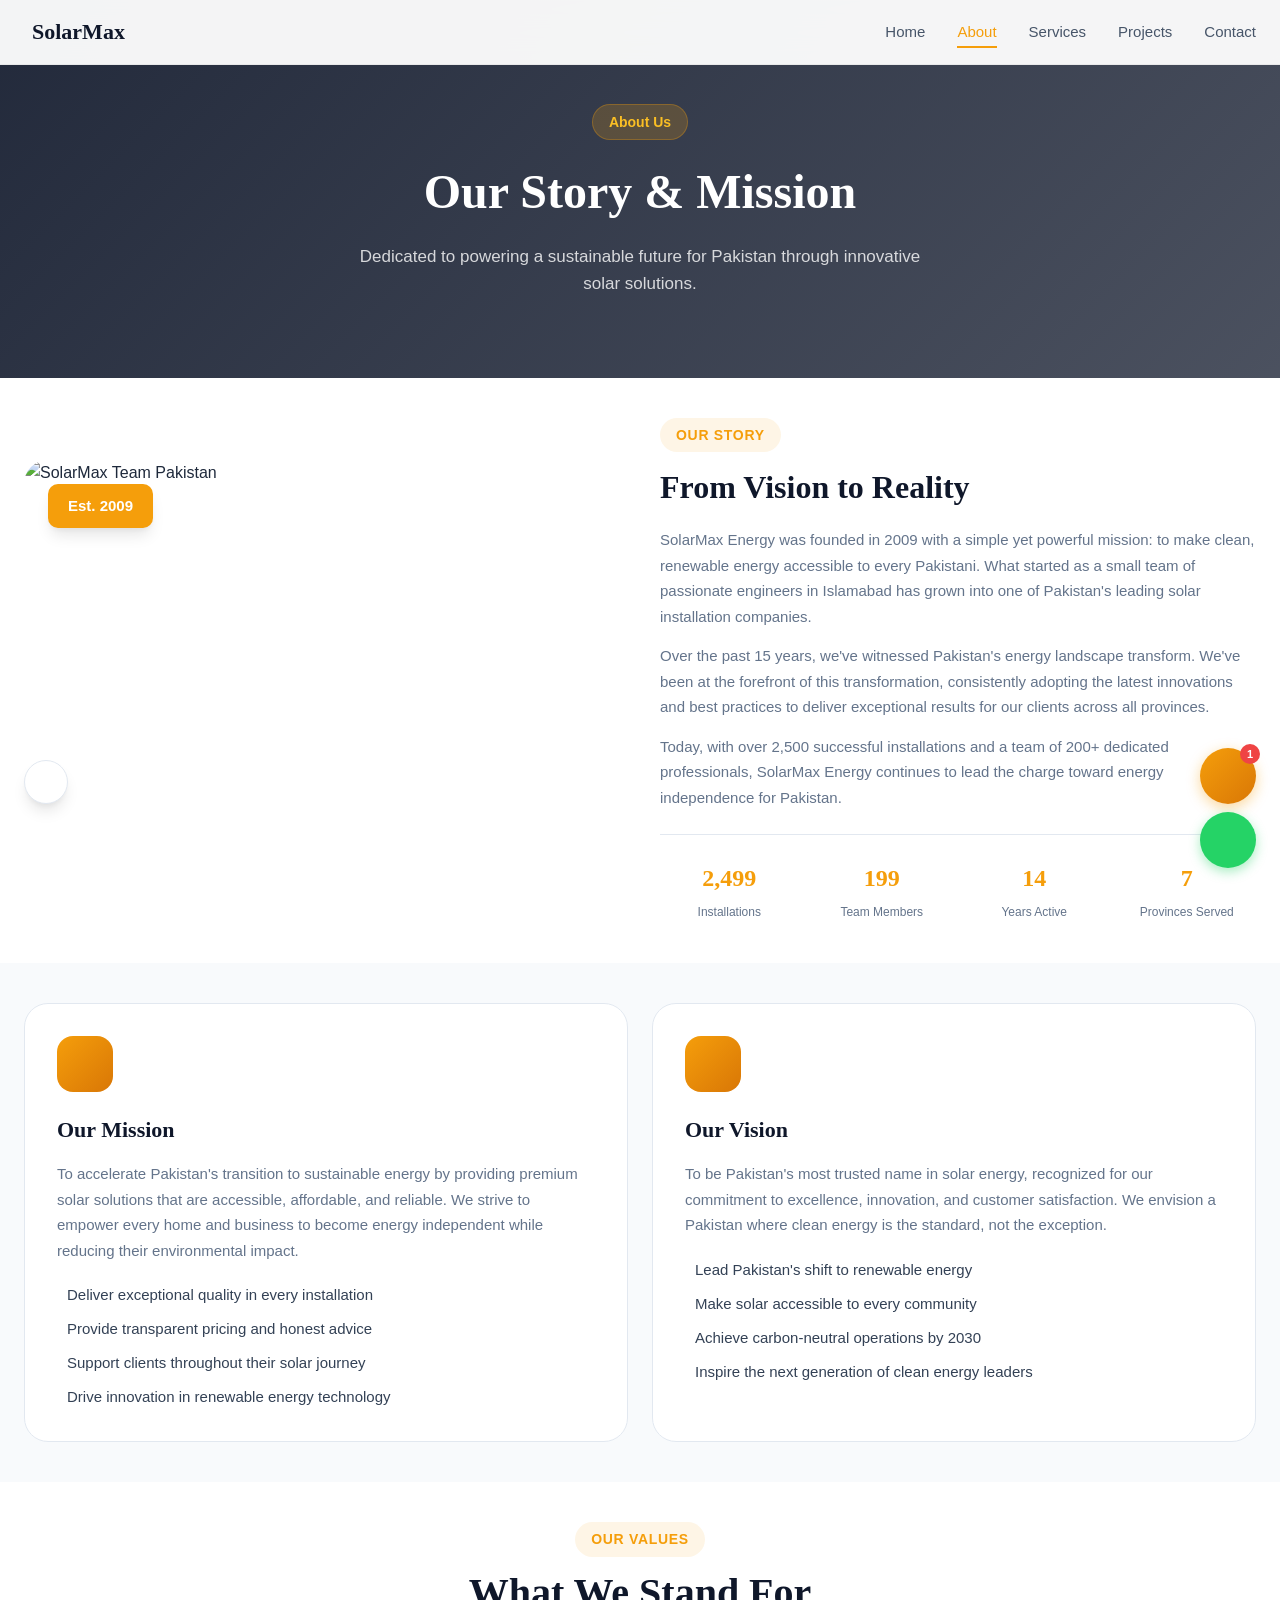
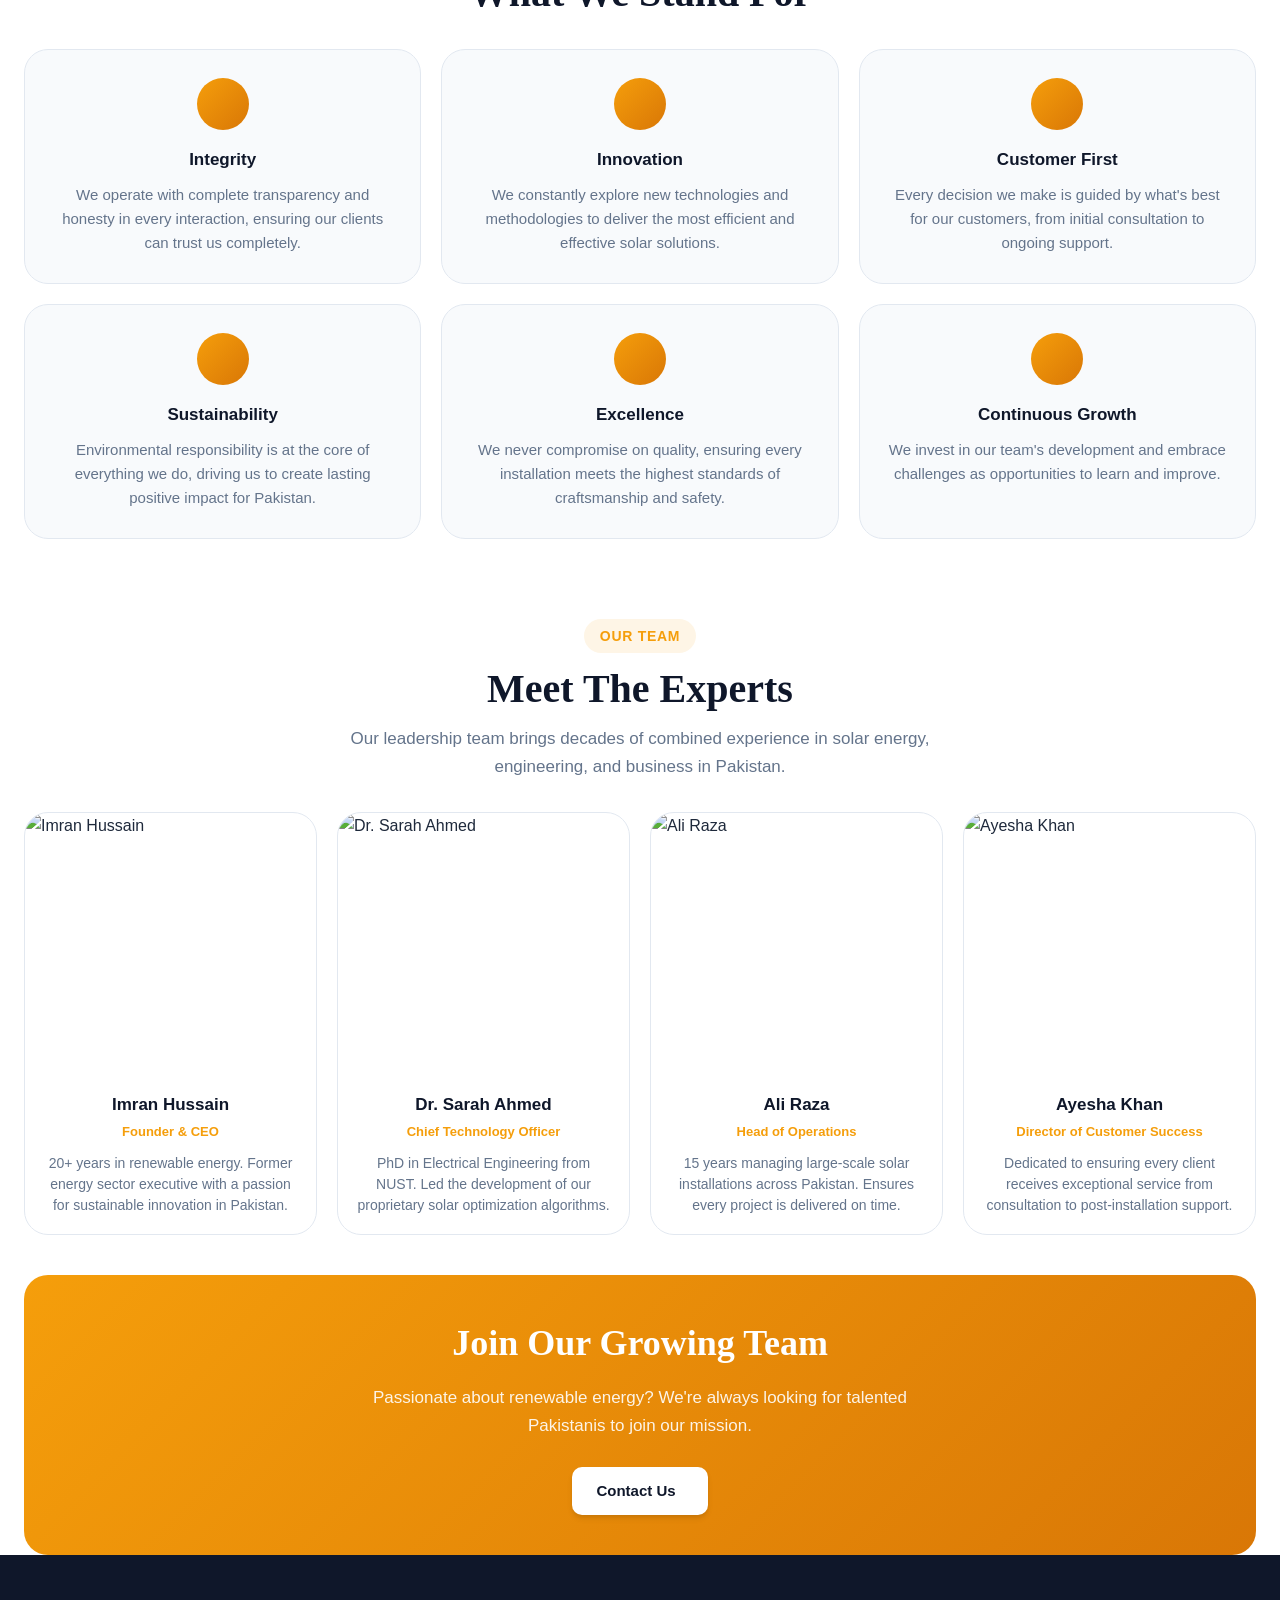
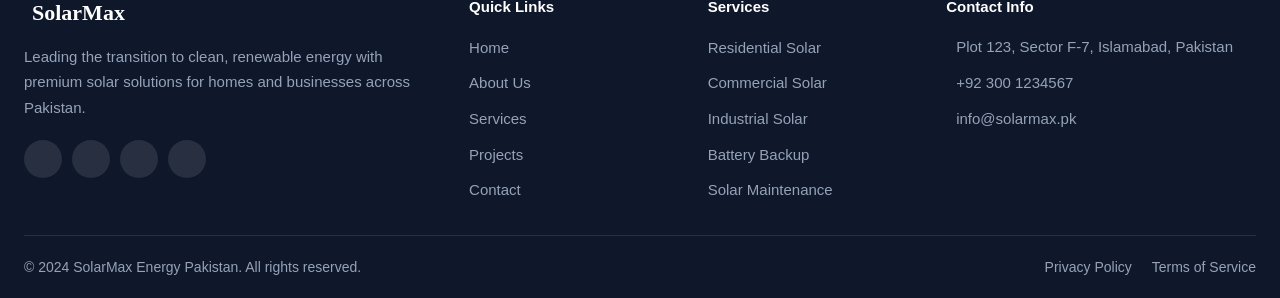
==== commit bd64457b: "commit" ====
--- a/about.html
+++ b/about.html
@@ -12,18 +12,15 @@
     <link rel="stylesheet" href="style.css">
 </head>
 <body>
-    <!-- Dark Mode Toggle -->
     <button class="dark-mode-toggle" id="darkModeToggle" aria-label="Toggle Dark Mode">
         <i data-lucide="moon" class="dark-icon"></i>
         <i data-lucide="sun" class="light-icon"></i>
     </button>
 
-    <!-- WhatsApp Floating Button -->
     <a href="https://wa.me/923001234567" class="whatsapp-float" target="_blank" aria-label="Contact on WhatsApp">
         <i data-lucide="message-circle"></i>
     </a>
 
-    <!-- Navigation -->
     <nav class="navbar" id="navbar">
         <div class="nav-container">
             <a href="index.html" class="logo">
@@ -45,7 +42,6 @@
         </div>
     </nav>
 
-    <!-- Page Header -->
     <section class="page-header">
         <div class="page-header-bg">
             <div class="page-header-overlay"></div>
@@ -59,7 +55,6 @@
         </div>
     </section>
 
-    <!-- Company Story -->
     <section class="section company-story">
         <div class="container">
             <div class="story-grid">
@@ -98,7 +93,6 @@
         </div>
     </section>
 
-    <!-- Mission & Vision -->
     <section class="section mission-vision">
         <div class="container">
             <div class="mv-grid">
@@ -132,7 +126,6 @@
         </div>
     </section>
 
-    <!-- Core Values -->
     <section class="section core-values">
         <div class="container">
             <div class="section-header" data-aos="fade-up">
@@ -186,7 +179,6 @@
         </div>
     </section>
 
-    <!-- Team Members -->
     <section class="section team" id="team">
         <div class="container">
             <div class="section-header" data-aos="fade-up">
@@ -255,7 +247,6 @@
         </div>
     </section>
 
-    <!-- CTA Section -->
     <section class="section cta-section">
         <div class="container">
             <div class="cta-wrapper" data-aos="zoom-in">
@@ -273,7 +264,6 @@
         </div>
     </section>
 
-    <!-- Footer -->
     <footer class="footer">
         <div class="container">
             <div class="footer-grid">
@@ -329,7 +319,6 @@
         </div>
     </footer>
 
-    <!-- Solar Assistant Chatbot -->
     <div class="chatbot-widget" id="chatbotWidget">
         <button class="chatbot-toggle" id="chatbotToggle" aria-label="Open Chat">
             <i data-lucide="message-circle"></i>
--- a/style.css
+++ b/style.css
@@ -1,6 +1,6 @@
 /* ============================================
    SolarMax Energy Pakistan - Premium Solar Website
-   CSS Stylesheet - Fixed & Optimized
+   Complete CSS Stylesheet - FIXED
    ============================================ */
 
 /* CSS Variables */
@@ -75,6 +75,7 @@
 html {
     scroll-behavior: smooth;
     font-size: 16px;
+    overflow-x: hidden;
 }
 
 body {
@@ -83,6 +84,8 @@
     background-color: var(--white);
     line-height: 1.6;
     overflow-x: hidden;
+    width: 100%;
+    max-width: 100vw;
     transition: background-color var(--transition-base), color var(--transition-base);
 }
 
@@ -119,17 +122,20 @@
     max-width: var(--container-max);
     margin: 0 auto;
     padding: 0 var(--container-padding);
-}
-
-/* Section Base - FIXED: Reduced excessive spacing */
+    width: 100%;
+}
+
+/* Section Base */
 .section {
-    padding: 3.5rem 0;
+    padding: 2.5rem 0;
+    width: 100%;
 }
 
 .section-header {
     text-align: center;
     max-width: 700px;
-    margin: 0 auto 2.5rem;
+    margin: 0 auto 2rem;
+    padding: 0 1rem;
 }
 
 .section-tag {
@@ -241,7 +247,7 @@
     transform: translateY(-2px);
 }
 
-/* Dark Mode Toggle - FIXED: Repositioned to avoid overlap */
+/* Dark Mode Toggle */
 .dark-mode-toggle {
     position: fixed;
     bottom: 6rem;
@@ -257,6 +263,7 @@
     align-items: center;
     justify-content: center;
     transition: all var(--transition-base);
+    border: 1px solid var(--gray-200);
 }
 
 .dark-mode-toggle:hover {
@@ -309,22 +316,27 @@
     50% { box-shadow: 0 4px 20px rgba(37, 211, 102, 0.6); }
 }
 
-/* Navigation */
+/* ============================================
+   NAVIGATION
+   ============================================ */
+
 .navbar {
     position: fixed;
     top: 0;
     left: 0;
     right: 0;
     z-index: 999;
-    background: rgba(255, 255, 255, 0.9);
+    background: rgba(255, 255, 255, 0.95);
     backdrop-filter: blur(20px);
     -webkit-backdrop-filter: blur(20px);
     border-bottom: 1px solid rgba(0,0,0,0.05);
     transition: all var(--transition-base);
+    width: 100%;
+    max-width: 100vw;
 }
 
 [data-theme="dark"] .navbar {
-    background: rgba(15, 23, 42, 0.9);
+    background: rgba(15, 23, 42, 0.95);
     border-bottom-color: rgba(255,255,255,0.05);
 }
 
@@ -339,7 +351,9 @@
     display: flex;
     align-items: center;
     justify-content: space-between;
-    height: 68px;
+    height: 64px;
+    width: 100%;
+    position: relative;
 }
 
 .logo {
@@ -350,6 +364,9 @@
     font-size: 1.375rem;
     font-weight: 700;
     color: var(--gray-900);
+    z-index: 1002;
+    position: relative;
+    flex-shrink: 0;
 }
 
 .logo svg {
@@ -358,10 +375,14 @@
     color: var(--primary);
 }
 
+/* Desktop Navigation */
 .nav-menu {
     display: flex;
     align-items: center;
     gap: 2rem;
+    list-style: none;
+    margin: 0;
+    padding: 0;
 }
 
 .nav-link {
@@ -393,16 +414,23 @@
     width: 100%;
 }
 
-/* Hamburger - FIXED: Improved visibility */
+/* Hamburger Button */
 .hamburger {
     display: none;
     flex-direction: column;
+    justify-content: center;
+    align-items: center;
     gap: 5px;
-    padding: 0.5rem;
+    width: 44px;
+    height: 44px;
+    padding: 0;
     z-index: 1002;
     background: transparent;
     border: none;
     cursor: pointer;
+    position: relative;
+    flex-shrink: 0;
+    margin-left: auto;
 }
 
 .hamburger span {
@@ -410,42 +438,183 @@
     width: 24px;
     height: 2.5px;
     background: var(--gray-800);
-    transition: all var(--transition-base);
+    transition: all 0.3s cubic-bezier(0.4, 0, 0.2, 1);
     border-radius: 2px;
+    transform-origin: center;
 }
 
 .hamburger.active span:nth-child(1) {
-    transform: rotate(45deg) translate(5px, 5px);
+    transform: translateY(7.5px) rotate(45deg);
 }
 
 .hamburger.active span:nth-child(2) {
     opacity: 0;
+    transform: scaleX(0);
 }
 
 .hamburger.active span:nth-child(3) {
-    transform: rotate(-45deg) translate(5px, -5px);
-}
-
-/* Hero Section */
+    transform: translateY(-7.5px) rotate(-45deg);
+}
+
+/* Mobile Menu Overlay */
+.mobile-menu-overlay {
+    display: none;
+    position: fixed;
+    inset: 0;
+    background: rgba(0, 0, 0, 0.6);
+    backdrop-filter: blur(4px);
+    -webkit-backdrop-filter: blur(4px);
+    z-index: 998;
+    opacity: 0;
+    transition: opacity 0.35s ease;
+}
+
+.mobile-menu-overlay.active {
+    display: block;
+    opacity: 1;
+}
+
+/* ============================================
+   MOBILE NAVIGATION
+   ============================================ */
+
+@media (max-width: 768px) {
+    .hamburger {
+        display: flex !important;
+    }
+    
+    .nav-menu {
+        position: fixed;
+        top: 0;
+        left: 0;
+        width: 100%;
+        height: 100vh;
+        height: 100dvh;
+        max-width: 100%;
+        background: var(--white);
+        flex-direction: column;
+        align-items: center;
+        justify-content: flex-start;
+        padding: 5rem 2rem 2rem;
+        gap: 0;
+        transform: translateX(100%);
+        transition: transform 0.4s cubic-bezier(0.4, 0, 0.2, 1);
+        box-shadow: none;
+        z-index: 1000;
+        overflow-y: auto;
+        -webkit-overflow-scrolling: touch;
+        overscroll-behavior: contain;
+    }
+    
+    [data-theme="dark"] .nav-menu {
+        background: var(--gray-900);
+    }
+    
+    .nav-menu.active {
+        transform: translateX(0);
+    }
+    
+    .nav-menu li {
+        width: 100%;
+        list-style: none;
+    }
+    
+    .nav-link {
+        display: block;
+        width: 100%;
+        padding: 1.125rem 1rem;
+        border-bottom: 1px solid var(--gray-200);
+        font-size: 1.125rem;
+        font-weight: 500;
+        text-align: center;
+        color: var(--gray-800);
+        transition: all 0.2s ease;
+    }
+    
+    [data-theme="dark"] .nav-link {
+        color: var(--gray-100);
+        border-bottom-color: var(--gray-700);
+    }
+    
+    .nav-link::after {
+        display: none;
+    }
+    
+    .nav-link:hover,
+    .nav-link.active {
+        color: var(--primary);
+        background: rgba(245, 158, 11, 0.08);
+        border-radius: var(--radius-md);
+    }
+}
+
+@media (max-width: 480px) {
+    .nav-menu {
+        padding: 4.5rem 1.5rem 1.5rem;
+    }
+    
+    .nav-link {
+        padding: 1rem;
+        font-size: 1rem;
+    }
+    
+    .dark-mode-toggle {
+        bottom: 5rem;
+        left: 1rem;
+        width: 40px;
+        height: 40px;
+    }
+    
+    .whatsapp-float {
+        width: 50px;
+        height: 50px;
+    }
+    
+    .whatsapp-float svg {
+        width: 24px;
+        height: 24px;
+    }
+}
+
+/* ============================================
+   HERO SECTION - FIXED OVERFLOW
+   ============================================ */
+
 .hero {
     position: relative;
-    min-height: 100vh;
+    width: 100%;
+    max-width: 100vw;
+    min-height: auto;
     display: flex;
     align-items: center;
     justify-content: center;
     overflow: hidden;
-    padding-top: 68px;
+    padding-top: 64px;
+    padding-bottom: 3rem;
 }
 
 .hero-bg {
     position: absolute;
     inset: 0;
+    width: 100%;
+    height: 100%;
+    overflow: hidden;
+}
+
+.hero-bg::before {
+    content: '';
+    position: absolute;
+    inset: 0;
     background: url('https://images.unsplash.com/photo-1509391366360-2e959784a276?w=1920&h=1080&fit=crop&q=80') center/cover no-repeat;
+    width: 100%;
+    height: 100%;
 }
 
 .hero-overlay {
     position: absolute;
     inset: 0;
+    width: 100%;
+    height: 100%;
     background: linear-gradient(135deg, rgba(15, 23, 42, 0.88) 0%, rgba(15, 23, 42, 0.65) 100%);
 }
 
@@ -454,8 +623,10 @@
     z-index: 1;
     text-align: center;
     max-width: 850px;
-    padding: 0 var(--container-padding);
-    color: var(--white);
+    width: 100%;
+    padding: 3rem var(--container-padding);
+    color: var(--white);
+    margin: 0 auto;
 }
 
 .hero-badge {
@@ -484,6 +655,7 @@
     line-height: 1.1;
     margin-bottom: 1.25rem;
     color: var(--white);
+    word-wrap: break-word;
 }
 
 .hero-subtitle {
@@ -492,6 +664,7 @@
     max-width: 580px;
     margin: 0 auto 1.75rem;
     line-height: 1.7;
+    word-wrap: break-word;
 }
 
 .hero-buttons {
@@ -499,7 +672,7 @@
     gap: 1rem;
     justify-content: center;
     flex-wrap: wrap;
-    margin-bottom: 3rem;
+    margin-bottom: 2.5rem;
 }
 
 .hero-stats {
@@ -508,6 +681,7 @@
     gap: 1.5rem;
     padding-top: 1.5rem;
     border-top: 1px solid rgba(255,255,255,0.1);
+    width: 100%;
 }
 
 .stat-item {
@@ -541,6 +715,7 @@
     bottom: 1.5rem;
     left: 50%;
     transform: translateX(-50%);
+    z-index: 2;
 }
 
 .scroll-mouse {
@@ -572,19 +747,21 @@
 .about-grid {
     display: grid;
     grid-template-columns: 1fr 1fr;
-    gap: 3rem;
-    align-items: center;
+    gap: 2.5rem;
+    align-items: center;
+    width: 100%;
 }
 
 .about-img-wrapper {
     position: relative;
     border-radius: var(--radius-xl);
     overflow: hidden;
+    width: 100%;
 }
 
 .about-img-wrapper img {
     width: 100%;
-    height: 450px;
+    height: 400px;
     object-fit: cover;
 }
 
@@ -655,6 +832,7 @@
     display: grid;
     grid-template-columns: repeat(3, 1fr);
     gap: 1.25rem;
+    width: 100%;
 }
 
 .service-card {
@@ -725,6 +903,7 @@
 .calculator-section {
     background: linear-gradient(135deg, var(--gray-900) 0%, #1e293b 100%);
     color: var(--white);
+    width: 100%;
 }
 
 .calculator-header .section-tag {
@@ -740,9 +919,10 @@
 .calculator-grid {
     display: grid;
     grid-template-columns: 1fr 1fr;
-    gap: 2.5rem;
+    gap: 2rem;
     max-width: 1000px;
     margin: 0 auto;
+    width: 100%;
 }
 
 .calculator-form {
@@ -750,6 +930,7 @@
     border: 1px solid rgba(255,255,255,0.1);
     border-radius: var(--radius-xl);
     padding: 1.75rem;
+    width: 100%;
 }
 
 .form-group {
@@ -818,6 +999,7 @@
     display: flex;
     flex-direction: column;
     justify-content: center;
+    width: 100%;
 }
 
 .results-placeholder {
@@ -845,6 +1027,7 @@
     grid-template-columns: 1fr 1fr;
     gap: 0.875rem;
     margin-bottom: 1.25rem;
+    width: 100%;
 }
 
 .result-card {
@@ -903,8 +1086,9 @@
 .projects-grid {
     display: grid;
     grid-template-columns: 2fr 1fr 1fr;
-    grid-template-rows: 280px 280px;
+    grid-template-rows: 260px 260px;
     gap: 1.25rem;
+    width: 100%;
 }
 
 .project-card {
@@ -922,6 +1106,7 @@
     position: relative;
     width: 100%;
     height: 100%;
+    overflow: hidden;
 }
 
 .project-image img {
@@ -939,6 +1124,7 @@
     position: absolute;
     top: 1rem;
     left: 1rem;
+    z-index: 2;
 }
 
 .project-tag {
@@ -961,6 +1147,7 @@
     padding: 1.25rem;
     background: linear-gradient(transparent, rgba(0,0,0,0.8));
     color: var(--white);
+    z-index: 2;
 }
 
 .project-info h3 {
@@ -996,23 +1183,26 @@
 
 .section-cta {
     text-align: center;
-    margin-top: 2rem;
+    margin-top: 1.5rem;
 }
 
 /* Testimonials */
 .testimonials {
     background: var(--gray-50);
+    width: 100%;
 }
 
 .testimonials-slider {
     position: relative;
     overflow: hidden;
+    width: 100%;
 }
 
 .testimonials-track {
     display: flex;
     gap: 1.25rem;
     transition: transform var(--transition-slow);
+    width: 100%;
 }
 
 .testimonial-card {
@@ -1125,6 +1315,7 @@
 .faq-grid {
     max-width: 800px;
     margin: 0 auto;
+    width: 100%;
 }
 
 .faq-item {
@@ -1183,15 +1374,17 @@
 /* CTA Section */
 .cta-section {
     padding: 0;
+    width: 100%;
 }
 
 .cta-wrapper {
     position: relative;
     background: linear-gradient(135deg, var(--primary) 0%, var(--primary-dark) 100%);
     border-radius: var(--radius-xl);
-    padding: 3rem;
+    padding: 2.5rem;
     overflow: hidden;
     text-align: center;
+    width: 100%;
 }
 
 .cta-content {
@@ -1238,13 +1431,15 @@
 .contact-grid {
     display: grid;
     grid-template-columns: 1fr 1fr;
-    gap: 2.5rem;
+    gap: 2rem;
+    width: 100%;
 }
 
 .contact-info-cards {
     display: flex;
     flex-direction: column;
     gap: 0.875rem;
+    width: 100%;
 }
 
 .contact-info-card {
@@ -1305,6 +1500,7 @@
     border: 1px solid var(--gray-200);
     border-radius: var(--radius-xl);
     padding: 1.75rem;
+    width: 100%;
 }
 
 .contact-form-preview .form-group label {
@@ -1343,21 +1539,24 @@
     display: grid;
     grid-template-columns: 1fr 1fr;
     gap: 0.875rem;
+    width: 100%;
 }
 
 /* Footer */
 .footer {
     background: var(--gray-900);
     color: var(--gray-400);
-    padding: 3rem 0 0;
+    padding: 2.5rem 0 0;
+    width: 100%;
 }
 
 .footer-grid {
     display: grid;
     grid-template-columns: 2fr 1fr 1fr 1.5fr;
-    gap: 2.5rem;
-    padding-bottom: 2.5rem;
+    gap: 2rem;
+    padding-bottom: 2rem;
     border-bottom: 1px solid rgba(255,255,255,0.1);
+    width: 100%;
 }
 
 .footer-logo {
@@ -1738,23 +1937,39 @@
 /* Page Header */
 .page-header {
     position: relative;
-    min-height: 45vh;
+    min-height: auto;
     display: flex;
     align-items: center;
     justify-content: center;
-    padding-top: 68px;
+    padding-top: 64px;
+    padding-bottom: 2.5rem;
     overflow: hidden;
+    width: 100%;
+    max-width: 100vw;
 }
 
 .page-header-bg {
     position: absolute;
     inset: 0;
+    width: 100%;
+    height: 100%;
+    overflow: hidden;
+}
+
+.page-header-bg::before {
+    content: '';
+    position: absolute;
+    inset: 0;
     background: url('https://images.unsplash.com/photo-1509391366360-2e959784a276?w=1920&h=1080&fit=crop&q=80') center/cover no-repeat;
+    width: 100%;
+    height: 100%;
 }
 
 .page-header-overlay {
     position: absolute;
     inset: 0;
+    width: 100%;
+    height: 100%;
     background: linear-gradient(135deg, rgba(15, 23, 42, 0.92) 0%, rgba(15, 23, 42, 0.75) 100%);
 }
 
@@ -1763,7 +1978,9 @@
     z-index: 1;
     text-align: center;
     color: var(--white);
-    padding: 0 var(--container-padding);
+    padding: 2.5rem var(--container-padding);
+    width: 100%;
+    margin: 0 auto;
 }
 
 .page-tag {
@@ -1792,12 +2009,13 @@
     margin: 0 auto;
 }
 
-/* About Page - Company Story */
+/* About Page */
 .story-grid {
     display: grid;
     grid-template-columns: 1fr 1fr;
-    gap: 3rem;
-    align-items: center;
+    gap: 2.5rem;
+    align-items: center;
+    width: 100%;
 }
 
 .story-image {
@@ -1806,7 +2024,7 @@
 
 .story-image img {
     width: 100%;
-    height: 450px;
+    height: 420px;
     object-fit: cover;
     border-radius: var(--radius-xl);
 }
@@ -1871,12 +2089,14 @@
 /* Mission & Vision */
 .mission-vision {
     background: var(--gray-50);
+    width: 100%;
 }
 
 .mv-grid {
     display: grid;
     grid-template-columns: 1fr 1fr;
     gap: 1.5rem;
+    width: 100%;
 }
 
 .mv-card {
@@ -1944,11 +2164,12 @@
     flex-shrink: 0;
 }
 
-/* Core Values */
+/* Core Values / Why Choose Us */
 .values-grid {
     display: grid;
     grid-template-columns: repeat(3, 1fr);
     gap: 1.25rem;
+    width: 100%;
 }
 
 .value-card {
@@ -2001,6 +2222,7 @@
     display: grid;
     grid-template-columns: repeat(4, 1fr);
     gap: 1.25rem;
+    width: 100%;
 }
 
 .team-card {
@@ -2101,14 +2323,16 @@
 .services-detail {
     display: flex;
     flex-direction: column;
-    gap: 3rem;
+    gap: 2.5rem;
+    width: 100%;
 }
 
 .service-detail-item {
     display: grid;
     grid-template-columns: 1fr 1fr;
-    gap: 2.5rem;
-    align-items: center;
+    gap: 2rem;
+    align-items: center;
+    width: 100%;
 }
 
 .service-detail-item.reverse {
@@ -2123,11 +2347,12 @@
     position: relative;
     border-radius: var(--radius-xl);
     overflow: hidden;
+    width: 100%;
 }
 
 .service-detail-image img {
     width: 100%;
-    height: 380px;
+    height: 360px;
     object-fit: cover;
 }
 
@@ -2226,12 +2451,14 @@
 /* Process */
 .process {
     background: var(--gray-50);
+    width: 100%;
 }
 
 .process-grid {
     display: grid;
     grid-template-columns: repeat(5, 1fr);
     gap: 1.25rem;
+    width: 100%;
 }
 
 .process-step {
@@ -2300,12 +2527,14 @@
 /* Projects Stats */
 .projects-stats {
     background: linear-gradient(135deg, var(--gray-900) 0%, #1e293b 100%);
+    width: 100%;
 }
 
 .stats-grid {
     display: grid;
     grid-template-columns: repeat(4, 1fr);
     gap: 1.25rem;
+    width: 100%;
 }
 
 .stat-card {
@@ -2377,6 +2606,7 @@
     display: grid;
     grid-template-columns: repeat(2, 1fr);
     gap: 1.5rem;
+    width: 100%;
 }
 
 .project-full-card {
@@ -2394,7 +2624,7 @@
 
 .project-full-image {
     position: relative;
-    height: 260px;
+    height: 240px;
     overflow: hidden;
 }
 
@@ -2495,13 +2725,15 @@
 
 /* Contact Page */
 .contact-info-section {
-    padding-top: 2.5rem;
+    padding-top: 2rem;
+    width: 100%;
 }
 
 .contact-info-grid {
     display: grid;
     grid-template-columns: repeat(4, 1fr);
     gap: 1.25rem;
+    width: 100%;
 }
 
 .contact-info-large {
@@ -2561,8 +2793,9 @@
 .contact-main-grid {
     display: grid;
     grid-template-columns: 1.2fr 1fr;
-    gap: 2.5rem;
+    gap: 2rem;
     align-items: start;
+    width: 100%;
 }
 
 .contact-form-wrapper {
@@ -2570,6 +2803,7 @@
     border: 1px solid var(--gray-200);
     border-radius: var(--radius-xl);
     padding: 2rem;
+    width: 100%;
 }
 
 .form-header {
@@ -2671,17 +2905,19 @@
 .contact-map-wrapper {
     position: sticky;
     top: 90px;
+    width: 100%;
 }
 
 .map-placeholder {
     position: relative;
-    height: 480px;
+    height: 460px;
     background: linear-gradient(135deg, var(--gray-100) 0%, var(--gray-200) 100%);
     border-radius: var(--radius-xl);
     overflow: hidden;
     display: flex;
     align-items: center;
     justify-content: center;
+    width: 100%;
 }
 
 .map-content {
@@ -2743,6 +2979,7 @@
 /* WhatsApp CTA */
 .whatsapp-cta {
     background: linear-gradient(135deg, #25d366 0%, #128c7e 100%);
+    width: 100%;
 }
 
 .whatsapp-wrapper {
@@ -2783,7 +3020,7 @@
 }
 
 /* ============================================
-   RESPONSIVE DESIGN - FIXED & OPTIMIZED
+   RESPONSIVE DESIGN
    ============================================ */
 
 @media (max-width: 1024px) {
@@ -2849,43 +3086,7 @@
     }
     
     .section {
-        padding: 2.5rem 0;
-    }
-    
-    /* FIXED: Hamburger menu visibility */
-    .hamburger {
-        display: flex !important;
-    }
-    
-    .nav-menu {
-        position: fixed;
-        top: 0;
-        right: -100%;
-        width: 80%;
-        max-width: 300px;
-        height: 100vh;
-        background: var(--white);
-        flex-direction: column;
-        padding: 5rem 1.5rem 1.5rem;
-        gap: 0;
-        transition: right 0.3s ease;
-        box-shadow: var(--shadow-2xl);
-        z-index: 1001;
-    }
-    
-    [data-theme="dark"] .nav-menu {
-        background: var(--gray-900);
-    }
-    
-    .nav-menu.active {
-        right: 0;
-    }
-    
-    .nav-link {
-        padding: 0.875rem 0;
-        border-bottom: 1px solid var(--gray-200);
-        font-size: 1.0625rem;
-        width: 100%;
+        padding: 2rem 0;
     }
     
     .hero-stats {
@@ -2893,8 +3094,13 @@
         gap: 1rem;
     }
     
+    .hero-content {
+        padding: 2rem var(--container-padding);
+    }
+    
     .projects-grid {
         grid-template-columns: 1fr;
+        grid-template-rows: auto;
     }
     
     .testimonial-card {
@@ -2964,22 +3170,12 @@
         padding: 2rem 1.25rem;
     }
     
-    /* FIXED: Dark mode toggle repositioned for mobile */
-    .dark-mode-toggle {
-        bottom: 5rem;
-        left: 1rem;
-        width: 40px;
-        height: 40px;
-    }
-    
-    .whatsapp-float {
-        width: 50px;
-        height: 50px;
-    }
-    
-    .whatsapp-float svg {
-        width: 24px;
-        height: 24px;
+    .page-header {
+        padding-bottom: 2rem;
+    }
+    
+    .page-header-content {
+        padding: 2rem var(--container-padding);
     }
 }
 
@@ -3057,4 +3253,4 @@
 ::selection {
     background: rgba(245, 158, 11, 0.3);
     color: var(--gray-900);
-}+}
